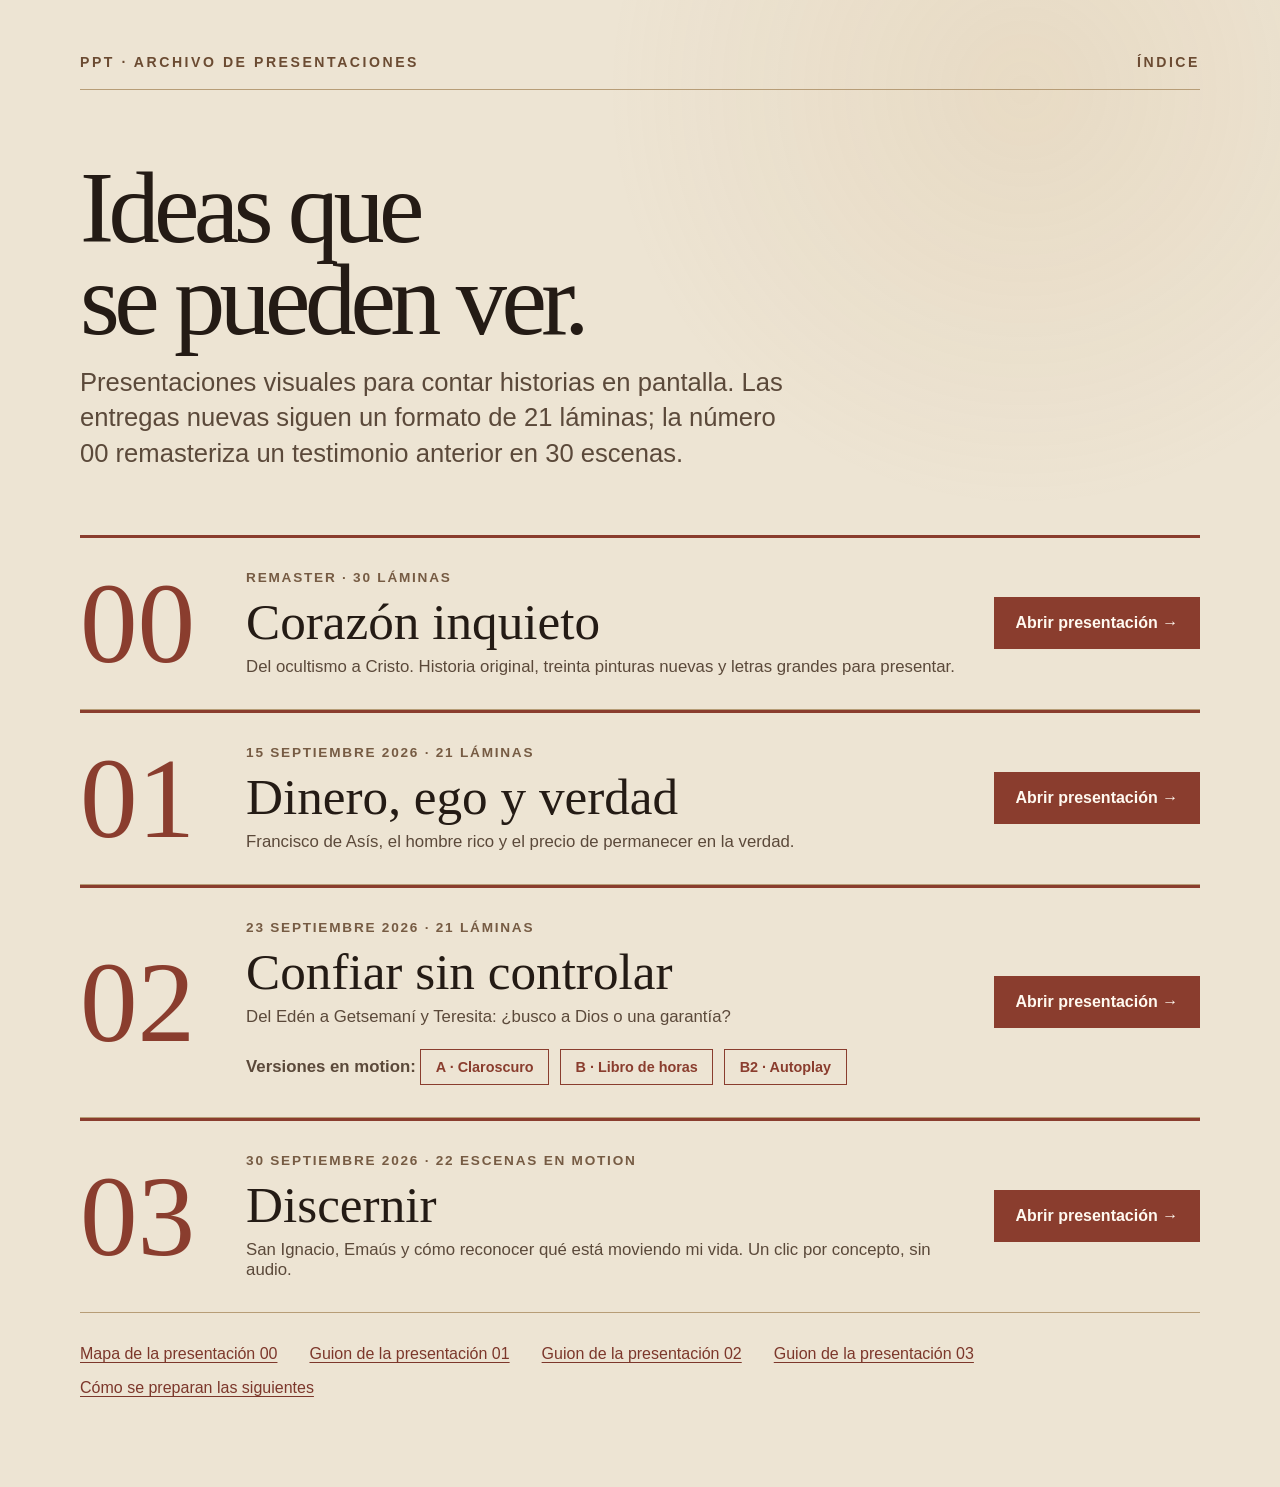
==== index.html @ 9905f80e "Add presentation 03 Discernir (motion sequences, 22 scenes) Autoplay sequence deck on the B2 engine " ====
<!doctype html>
<html lang="es">
  <head>
    <meta charset="utf-8" />
    <meta name="viewport" content="width=device-width, initial-scale=1" />
    <meta name="theme-color" content="#18130f" />
    <title>PPT · Presentaciones</title>
    <style>
      :root { color-scheme: light; font-family: "Avenir Next", "Helvetica Neue", sans-serif; }
      * { box-sizing: border-box; }
      body { margin: 0; min-height: 100vh; background: #ede4d3; color: #241b15; }
      body::before { content: ""; position: fixed; inset: 0; pointer-events: none; opacity: .12; background: radial-gradient(circle at 80% 10%, #c49a5d, transparent 32%); }
      main { position: relative; width: min(1120px, 88vw); margin: 0 auto; padding: 6vh 0 10vh; }
      .eyebrow { display: flex; justify-content: space-between; gap: 1rem; padding-bottom: 1.2rem; border-bottom: 1px solid #b79d77; color: #6b4b32; font-size: .88rem; font-weight: 800; letter-spacing: .18em; text-transform: uppercase; }
      h1, h2 { font-family: "Iowan Old Style", Baskerville, Palatino, Georgia, serif; font-weight: 400; }
      h1 { max-width: 900px; margin: 8vh 0 2vh; font-size: clamp(3.6rem, 8vw, 8rem); letter-spacing: -.055em; line-height: .9; }
      .intro { max-width: 720px; margin: 0 0 7vh; color: #5b493a; font-size: clamp(1.2rem, 2vw, 1.65rem); line-height: 1.4; }
      .deck { display: grid; grid-template-columns: minmax(100px, .18fr) 1fr auto; align-items: center; gap: clamp(1rem, 3vw, 3rem); padding: 2rem 0; border-top: 3px solid #8a3d2e; border-bottom: 1px solid #b79d77; }
      .number { color: #8a3d2e; font-family: "Iowan Old Style", Baskerville, Georgia, serif; font-size: clamp(4.5rem, 9vw, 8rem); line-height: .8; }
      .deck small { display: block; margin-bottom: .7rem; color: #765b43; font-size: .85rem; font-weight: 800; letter-spacing: .13em; text-transform: uppercase; }
      h2 { margin: 0 0 .6rem; font-size: clamp(2rem, 4vw, 4rem); line-height: 1; }
      .deck p { margin: 0; color: #5b493a; font-size: 1.05rem; }
      .open { display: inline-block; padding: 1rem 1.3rem; border: 1px solid #8a3d2e; color: #fff9f0; background: #8a3d2e; font-size: 1rem; font-weight: 700; text-align: center; text-decoration: none; }
      .deck p.motion { margin-top: 1rem; font-weight: 700; }
      .motion .open { margin: .4rem .4rem 0 0; padding: .55rem .9rem; font-size: .9rem; background: transparent; color: #8a3d2e; }
      .motion .open:hover, .motion .open:focus-visible { color: #fff9f0; }
      .open:hover, .open:focus-visible { background: #5c281f; }
      footer { display: flex; flex-wrap: wrap; gap: 1rem 2rem; margin-top: 2rem; color: #5b493a; }
      footer a { color: #7c372b; text-underline-offset: .18em; }
      @media (max-width: 720px) { .deck { grid-template-columns: auto 1fr; } .open { grid-column: 1 / -1; } }
    </style>
    <script>
      if (/^#slide=\d+$/.test(location.hash)) {
        const deck = location.protocol === 'file:' ? './01/index.html' : './01/';
        location.replace(deck + location.hash);
      }
    </script>
  </head>
  <body>
    <main>
      <div class="eyebrow"><span>PPT · archivo de presentaciones</span><span>Índice</span></div>
      <h1>Ideas que<br />se pueden ver.</h1>
      <p class="intro">Presentaciones visuales para contar historias en pantalla. Las entregas nuevas siguen un formato de 21 láminas; la número 00 remasteriza un testimonio anterior en 30 escenas.</p>
      <article class="deck">
        <div class="number" aria-hidden="true">00</div>
        <div>
          <small>Remaster · 30 láminas</small>
          <h2>Corazón inquieto</h2>
          <p>Del ocultismo a Cristo. Historia original, treinta pinturas nuevas y letras grandes para presentar.</p>
        </div>
        <a class="open" href="00/">Abrir presentación →</a>
      </article>
      <article class="deck">
        <div class="number" aria-hidden="true">01</div>
        <div>
          <small>15 septiembre 2026 · 21 láminas</small>
          <h2>Dinero, ego y verdad</h2>
          <p>Francisco de Asís, el hombre rico y el precio de permanecer en la verdad.</p>
        </div>
        <a class="open" href="01/">Abrir presentación →</a>
      </article>
      <article class="deck">
        <div class="number" aria-hidden="true">02</div>
        <div>
          <small>23 septiembre 2026 · 21 láminas</small>
          <h2>Confiar sin controlar</h2>
          <p>Del Edén a Getsemaní y Teresita: ¿busco a Dios o una garantía?</p>
          <p class="motion">Versiones en motion: <a class="open" href="02/motion-a/">A · Claroscuro</a> <a class="open" href="02/motion-b/">B · Libro de horas</a> <a class="open" href="02/motion-b2/">B2 · Autoplay</a></p>
        </div>
        <a class="open" href="02/">Abrir presentación →</a>
      </article>
      <article class="deck">
        <div class="number" aria-hidden="true">03</div>
        <div>
          <small>30 septiembre 2026 · 22 escenas en motion</small>
          <h2>Discernir</h2>
          <p>San Ignacio, Emaús y cómo reconocer qué está moviendo mi vida. Un clic por concepto, sin audio.</p>
        </div>
        <a class="open" href="03/">Abrir presentación →</a>
      </article>
      <footer>
        <a href="https://github.com/Praulio/ppt/blob/main/00/GUION.md">Mapa de la presentación 00</a>
        <a href="https://github.com/Praulio/ppt/blob/main/01/GUION.md">Guion de la presentación 01</a>
        <a href="https://github.com/Praulio/ppt/blob/main/02/GUION.md">Guion de la presentación 02</a>
        <a href="https://github.com/Praulio/ppt/blob/main/03/GUION.md">Guion de la presentación 03</a>
        <a href="https://github.com/Praulio/ppt/blob/main/ESTANDAR.md">Cómo se preparan las siguientes</a>
      </footer>
    </main>
    <script>
      if (location.protocol === 'file:') document.querySelectorAll('.open').forEach(link => { link.href = link.getAttribute('href') + 'index.html'; });
    </script>
  </body>
</html>
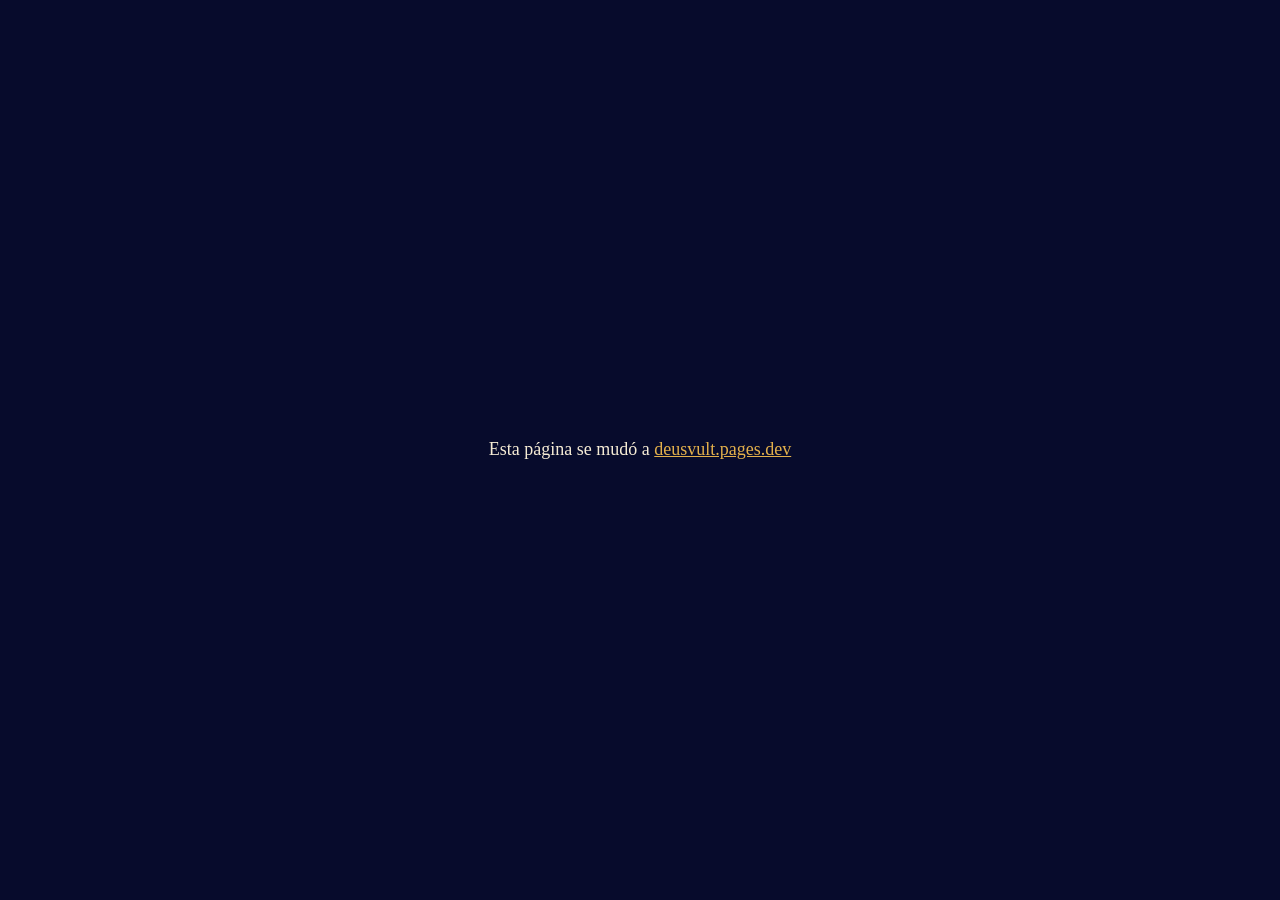
==== commit 02c027b6: "Redirect GitHub Pages to deusvult.pages.dev Co-Authored-By: Claude Sonnet 5.5 <noreply@anthropic.com" ====
--- a/index.html
+++ b/index.html
@@ -1,93 +1 @@
-<!doctype html>
-<html lang="es">
-  <head>
-    <meta charset="utf-8" />
-    <meta name="viewport" content="width=device-width, initial-scale=1" />
-    <meta name="theme-color" content="#18130f" />
-    <title>PPT · Presentaciones</title>
-    <style>
-      :root { color-scheme: light; font-family: "Avenir Next", "Helvetica Neue", sans-serif; }
-      * { box-sizing: border-box; }
-      body { margin: 0; min-height: 100vh; background: #ede4d3; color: #241b15; }
-      body::before { content: ""; position: fixed; inset: 0; pointer-events: none; opacity: .12; background: radial-gradient(circle at 80% 10%, #c49a5d, transparent 32%); }
-      main { position: relative; width: min(1120px, 88vw); margin: 0 auto; padding: 6vh 0 10vh; }
-      .eyebrow { display: flex; justify-content: space-between; gap: 1rem; padding-bottom: 1.2rem; border-bottom: 1px solid #b79d77; color: #6b4b32; font-size: .88rem; font-weight: 800; letter-spacing: .18em; text-transform: uppercase; }
-      h1, h2 { font-family: "Iowan Old Style", Baskerville, Palatino, Georgia, serif; font-weight: 400; }
-      h1 { max-width: 900px; margin: 8vh 0 2vh; font-size: clamp(3.6rem, 8vw, 8rem); letter-spacing: -.055em; line-height: .9; }
-      .intro { max-width: 720px; margin: 0 0 7vh; color: #5b493a; font-size: clamp(1.2rem, 2vw, 1.65rem); line-height: 1.4; }
-      .deck { display: grid; grid-template-columns: minmax(100px, .18fr) 1fr auto; align-items: center; gap: clamp(1rem, 3vw, 3rem); padding: 2rem 0; border-top: 3px solid #8a3d2e; border-bottom: 1px solid #b79d77; }
-      .number { color: #8a3d2e; font-family: "Iowan Old Style", Baskerville, Georgia, serif; font-size: clamp(4.5rem, 9vw, 8rem); line-height: .8; }
-      .deck small { display: block; margin-bottom: .7rem; color: #765b43; font-size: .85rem; font-weight: 800; letter-spacing: .13em; text-transform: uppercase; }
-      h2 { margin: 0 0 .6rem; font-size: clamp(2rem, 4vw, 4rem); line-height: 1; }
-      .deck p { margin: 0; color: #5b493a; font-size: 1.05rem; }
-      .open { display: inline-block; padding: 1rem 1.3rem; border: 1px solid #8a3d2e; color: #fff9f0; background: #8a3d2e; font-size: 1rem; font-weight: 700; text-align: center; text-decoration: none; }
-      .deck p.motion { margin-top: 1rem; font-weight: 700; }
-      .motion .open { margin: .4rem .4rem 0 0; padding: .55rem .9rem; font-size: .9rem; background: transparent; color: #8a3d2e; }
-      .motion .open:hover, .motion .open:focus-visible { color: #fff9f0; }
-      .open:hover, .open:focus-visible { background: #5c281f; }
-      footer { display: flex; flex-wrap: wrap; gap: 1rem 2rem; margin-top: 2rem; color: #5b493a; }
-      footer a { color: #7c372b; text-underline-offset: .18em; }
-      @media (max-width: 720px) { .deck { grid-template-columns: auto 1fr; } .open { grid-column: 1 / -1; } }
-    </style>
-    <script>
-      if (/^#slide=\d+$/.test(location.hash)) {
-        const deck = location.protocol === 'file:' ? './01/index.html' : './01/';
-        location.replace(deck + location.hash);
-      }
-    </script>
-  </head>
-  <body>
-    <main>
-      <div class="eyebrow"><span>PPT · archivo de presentaciones</span><span>Índice</span></div>
-      <h1>Ideas que<br />se pueden ver.</h1>
-      <p class="intro">Presentaciones visuales para contar historias en pantalla. Las entregas nuevas siguen un formato de 21 láminas; la número 00 remasteriza un testimonio anterior en 30 escenas.</p>
-      <article class="deck">
-        <div class="number" aria-hidden="true">00</div>
-        <div>
-          <small>Remaster · 30 láminas</small>
-          <h2>Corazón inquieto</h2>
-          <p>Del ocultismo a Cristo. Historia original, treinta pinturas nuevas y letras grandes para presentar.</p>
-        </div>
-        <a class="open" href="00/">Abrir presentación →</a>
-      </article>
-      <article class="deck">
-        <div class="number" aria-hidden="true">01</div>
-        <div>
-          <small>15 septiembre 2026 · 21 láminas</small>
-          <h2>Dinero, ego y verdad</h2>
-          <p>Francisco de Asís, el hombre rico y el precio de permanecer en la verdad.</p>
-        </div>
-        <a class="open" href="01/">Abrir presentación →</a>
-      </article>
-      <article class="deck">
-        <div class="number" aria-hidden="true">02</div>
-        <div>
-          <small>23 septiembre 2026 · 21 láminas</small>
-          <h2>Confiar sin controlar</h2>
-          <p>Del Edén a Getsemaní y Teresita: ¿busco a Dios o una garantía?</p>
-          <p class="motion">Versiones en motion: <a class="open" href="02/motion-a/">A · Claroscuro</a> <a class="open" href="02/motion-b/">B · Libro de horas</a> <a class="open" href="02/motion-b2/">B2 · Autoplay</a></p>
-        </div>
-        <a class="open" href="02/">Abrir presentación →</a>
-      </article>
-      <article class="deck">
-        <div class="number" aria-hidden="true">03</div>
-        <div>
-          <small>30 septiembre 2026 · 22 escenas en motion</small>
-          <h2>Discernir</h2>
-          <p>San Ignacio, Emaús y cómo reconocer qué está moviendo mi vida. Un clic por concepto, sin audio.</p>
-        </div>
-        <a class="open" href="03/">Abrir presentación →</a>
-      </article>
-      <footer>
-        <a href="https://github.com/Praulio/ppt/blob/main/00/GUION.md">Mapa de la presentación 00</a>
-        <a href="https://github.com/Praulio/ppt/blob/main/01/GUION.md">Guion de la presentación 01</a>
-        <a href="https://github.com/Praulio/ppt/blob/main/02/GUION.md">Guion de la presentación 02</a>
-        <a href="https://github.com/Praulio/ppt/blob/main/03/GUION.md">Guion de la presentación 03</a>
-        <a href="https://github.com/Praulio/ppt/blob/main/ESTANDAR.md">Cómo se preparan las siguientes</a>
-      </footer>
-    </main>
-    <script>
-      if (location.protocol === 'file:') document.querySelectorAll('.open').forEach(link => { link.href = link.getAttribute('href') + 'index.html'; });
-    </script>
-  </body>
-</html>
+<!doctype html><html lang="es"><head><meta charset="utf-8"><meta name="viewport" content="width=device-width, initial-scale=1"><meta name="robots" content="noindex"><title>PPT</title><meta http-equiv="refresh" content="2;url=https://deusvult.pages.dev/"><style>html{background:#070b2c;color:#f6ecd5;font:18px/1.4 Georgia,serif}body{min-height:100vh;display:grid;place-items:center;margin:0;text-align:center}a{color:#e3b04b}</style></head><body><p>Esta página se mudó a <a href="https://deusvult.pages.dev/">deusvult.pages.dev</a></p><script src="/ppt/redirect.js"></script></body></html>
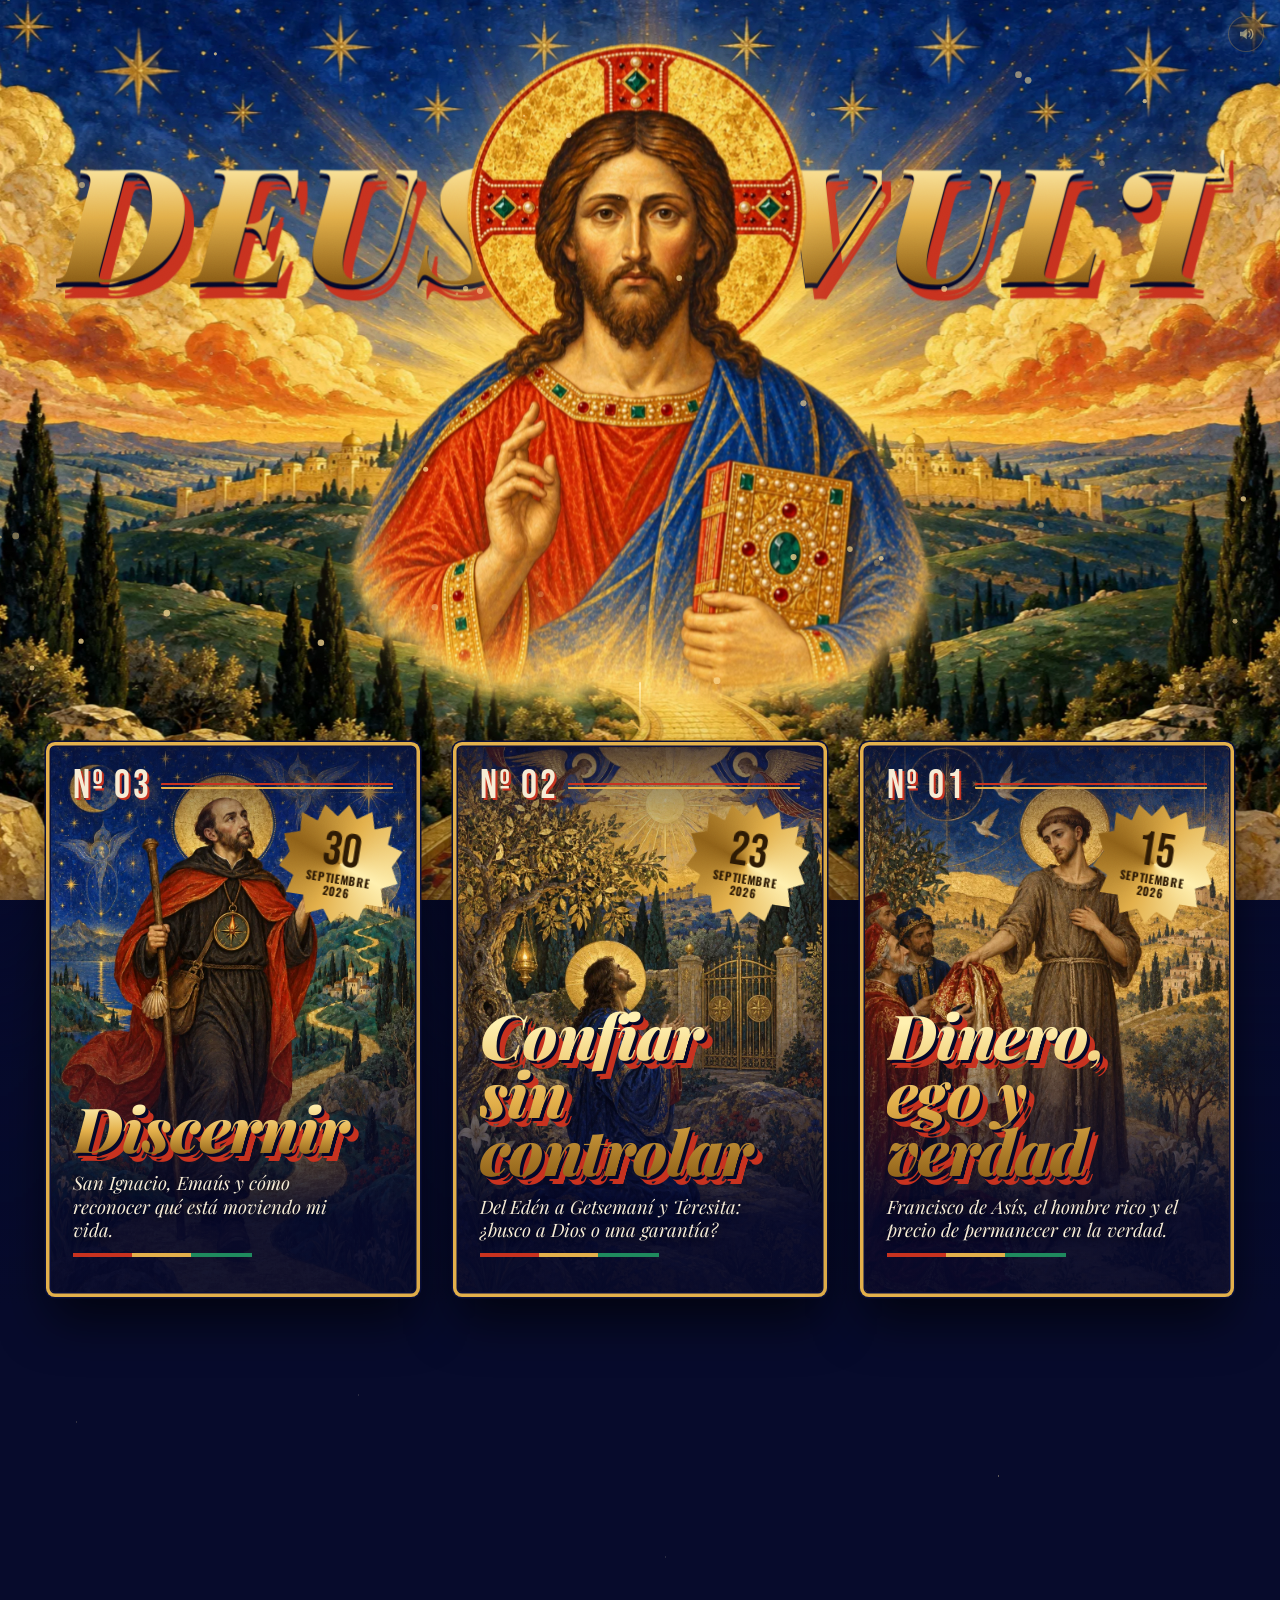
==== commit 8e3e184f: "Deus Vult landing on Cloudflare Pages: shared looping music, favicon, deploy script Co-Authored-By: " ====
--- a/index.html
+++ b/index.html
@@ -1 +1,360 @@
-<!doctype html><html lang="es"><head><meta charset="utf-8"><meta name="viewport" content="width=device-width, initial-scale=1"><meta name="robots" content="noindex"><title>PPT</title><meta http-equiv="refresh" content="2;url=https://deusvult.pages.dev/"><style>html{background:#070b2c;color:#f6ecd5;font:18px/1.4 Georgia,serif}body{min-height:100vh;display:grid;place-items:center;margin:0;text-align:center}a{color:#e3b04b}</style></head><body><p>Esta página se mudó a <a href="https://deusvult.pages.dev/">deusvult.pages.dev</a></p><script src="/ppt/redirect.js"></script></body></html>+<!doctype html>
+<html lang="es">
+<head>
+<meta charset="utf-8">
+<meta name="viewport" content="width=device-width, initial-scale=1, viewport-fit=cover">
+<meta name="theme-color" content="#070b2c">
+<title>Deus Vult</title>
+<meta name="description" content="Deus Vult · presentaciones para contar historias en pantalla.">
+<meta property="og:title" content="Deus Vult"><meta property="og:image" content="favicon-512.png">
+<link rel="icon" href="favicon.ico" sizes="any"><link rel="icon" type="image/png" sizes="192x192" href="favicon-192.png"><link rel="apple-touch-icon" href="apple-touch-icon.png">
+<link rel="preload" href="assets/dvl-bg.webp" as="image">
+<link rel="preload" href="assets/dvl-christ.webp" as="image">
+<link rel="preconnect" href="https://fonts.googleapis.com">
+<link rel="preconnect" href="https://fonts.gstatic.com" crossorigin>
+<link href="https://fonts.googleapis.com/css2?family=Playfair+Display:ital,wght@0,700;1,900&family=Oswald:wght@500;700&family=Bebas+Neue&display=swap" rel="stylesheet">
+<style>
+:root {
+  --night: #070b2c; --lapis: #0f1a5c; --verm: #c8321f; --gold: #e3b04b; --gold2: #fff0b0; --gold3: #8f6118; --ivory: #f6ecd5; --emerald: #1f8a5e;
+  --f-disp: "Playfair Display", "Didot", "Bodoni 72", Georgia, serif;
+  --f-cond: "Bebas Neue", "Oswald", Impact, "Arial Narrow", sans-serif;
+  --f-sans: "Oswald", "Arial Narrow", sans-serif;
+  --u: min(1svh, 1.25vw);           /* unidad del escenario: se adapta a pantallas anchas y a teléfonos */
+}
+* { box-sizing: border-box; margin: 0; }
+html { background: var(--night); }
+body { min-height: 100vh; color: var(--ivory); font-family: var(--f-disp); overflow-x: hidden; background: var(--night); }
+.grain { position: fixed; inset: 0; pointer-events: none; z-index: 60; opacity: .07; mix-blend-mode: overlay;
+  background-image: url("data:image/svg+xml;utf8,<svg xmlns='http://www.w3.org/2000/svg' width='200' height='200'><filter id='n'><feTurbulence type='fractalNoise' baseFrequency='.9' numOctaves='2' stitchTiles='stitch'/><feColorMatrix values='0 0 0 0 .6  0 0 0 0 .5  0 0 0 0 .35  0 0 0 1.2 -.25'/></filter><rect width='200' height='200' filter='url(%23n)'/></svg>"); }
+
+/* ================= ESCENARIO (scroll) ================= */
+.hero { position: relative; height: 165vh; }
+.pin { position: sticky; top: 0; height: 100vh; height: 100svh; overflow: hidden; background: var(--night); }
+.layer { position: absolute; inset: 0; will-change: transform, opacity; pointer-events: none; }
+.layer > *, .box > * { position: absolute; }
+
+/* fondo: Jerusalén y el camino de oro */
+.bg { transform-origin: 50% 57%; }
+.bgbox { inset: 0; animation: bgIn 2.6s cubic-bezier(.2, .7, .2, 1) both; }
+.bgbox > * { position: absolute; }
+.bg .in { inset: 0; width: 100%; height: 100%; object-fit: cover; object-position: 50% 62%; }
+@keyframes bgIn { from { filter: brightness(.15) saturate(.6); transform: scale(1.12) } to { filter: none; transform: none } }
+.rays { transform-origin: 50% 40%; mix-blend-mode: screen; }
+.rays i { left: 50%; top: 38%; width: 190vmax; height: 190vmax; translate: -50% -50%; border-radius: 50%; opacity: 0;
+  background: conic-gradient(from 0deg, transparent 0 3%, #ffe9a655 4.5%, transparent 6.5% 11%, #ffe9a644 12.5%, transparent 14.5% 20%, #ffe9a655 21.5%, transparent 23.5% 29%, #ffe9a644 30.5%, transparent 32.5% 38%, #ffe9a655 39.5%, transparent 41.5% 47%, #ffe9a644 48.5%, transparent 50.5% 56%, #ffe9a655 57.5%, transparent 59.5% 65%, #ffe9a644 66.5%, transparent 68.5% 74%, #ffe9a655 75.5%, transparent 77.5% 83%, #ffe9a644 84.5%, transparent 86.5% 92%, #ffe9a655 93.5%, transparent 95.5%);
+  -webkit-mask: radial-gradient(circle, #000 0, #000 4%, transparent 22%); mask: radial-gradient(circle, #000 0, #000 4%, transparent 22%);
+  animation: raysIn 3.2s ease-out .5s forwards, spin 140s linear infinite; }
+@keyframes raysIn { to { opacity: .9 } }
+@keyframes spin { to { rotate: 360deg } }
+
+/* título gigante: DEUS [aureola] VULT, por detrás de Cristo */
+.titlew { transform-origin: 50% 40%; display: grid; place-items: center; }
+.title { position: absolute; left: 50%; top: calc(var(--u) * 25); translate: -50% -50%; display: flex; align-items: center; gap: calc(var(--u) * 27); white-space: nowrap;
+  font-family: var(--f-disp); font-style: italic; font-weight: 900; text-transform: uppercase; line-height: .86; letter-spacing: .005em; font-size: calc(var(--u) * 17.5); }
+.title .word { display: flex; filter: drop-shadow(0 .035em 0 #05082a) drop-shadow(.06em .07em 0 var(--verm)) drop-shadow(0 0 .35em #e3b04b55); }
+.title .ch { display: inline-block; background: linear-gradient(180deg, var(--gold2) 6%, var(--gold) 50%, var(--gold3) 96%); -webkit-background-clip: text; background-clip: text; color: transparent;
+  padding: 0 .02em; animation: rise 1.4s cubic-bezier(.2, .9, .2, 1) calc(1s + var(--k) * .09s) both; }
+@keyframes rise { from { transform: translateY(.9em) rotate(5deg) scale(.9); opacity: 0; filter: blur(14px) } to { transform: none; opacity: 1; filter: none } }
+.title .word::after { content: ""; position: absolute; inset: 0; pointer-events: none; }
+.sheen { position: absolute; inset: -10% -30%; pointer-events: none; mix-blend-mode: overlay; background: linear-gradient(105deg, transparent 40%, #fff9 50%, transparent 60%); translate: -100% 0; animation: sheen 9s ease-in-out 3.6s infinite; }
+@keyframes sheen { 0% { translate: -100% 0 } 20%, 100% { translate: 100% 0 } }
+
+/* Cristo: recorte pintado, sostiene el Evangelio */
+.christ { transform-origin: 50% 70%; }
+.christ .box { left: 50%; top: calc(var(--u) * 5); width: calc(var(--u) * 76); aspect-ratio: 1; translate: -50% 0; animation: christIn 2.4s cubic-bezier(.2, .8, .2, 1) .35s both; }
+@keyframes christIn { from { opacity: 0; transform: translateY(6%) scale(.9); filter: brightness(2.4) blur(6px) } to { opacity: 1; transform: none; filter: none } }
+.christ .img { inset: 0; width: 100%; height: 100%; display: block; filter: drop-shadow(0 0 calc(var(--u) * 4) #ffd56b66); }
+.halo { left: 50.2%; top: 27.5%; width: 55%; aspect-ratio: 1; translate: -50% -50%; border-radius: 50%; pointer-events: none; mix-blend-mode: screen;
+  background: radial-gradient(circle, #fff1b866 0, #ffd56b2e 36%, transparent 64%); animation: pulse 5.5s ease-in-out infinite alternate; }
+@keyframes pulse { from { opacity: .5; scale: .94 } to { opacity: 1; scale: 1.06 } }
+
+/* huevo de pascua: una estrella pintada del cielo (recortada), idéntica a las demás en reposo */
+.estrella { position: absolute; display: block; pointer-events: none; cursor: default; -webkit-tap-highlight-color: transparent; }
+.estrella.egg { pointer-events: auto; }
+.estrella img { width: 100%; height: 100%; display: block; will-change: transform, filter; }
+.destello { position: fixed; inset: 0; z-index: 101; opacity: 0; pointer-events: none; transition: opacity .55s ease-in; background: radial-gradient(circle at var(--sx, 10%) var(--sy, 10%), #ffffff 0, #fff3b8 14%, #ffd56b 42%, #e3b04b 100%); }
+.destello.on { opacity: 1; }
+
+/* señal de scroll: sin texto */
+.cue { position: absolute; left: 50%; bottom: calc(18svh + 6px); translate: -50% 0; z-index: 9; width: 26px; height: 50px; display: grid; justify-items: center; opacity: 0; animation: cueIn 1s ease 4.2s forwards; }
+.cue::before { content: ""; width: 2px; height: 38px; background: linear-gradient(var(--gold2), transparent); border-radius: 2px; animation: drip 1.9s ease-in-out infinite; transform-origin: top; }
+.cue::after { content: ""; position: absolute; bottom: 4px; width: 12px; height: 12px; border-right: 2px solid var(--gold); border-bottom: 2px solid var(--gold); rotate: 45deg; animation: chev 1.9s ease-in-out infinite; }
+@keyframes cueIn { to { opacity: 1 } }
+@keyframes drip { 0% { transform: scaleY(0); opacity: 1 } 60% { transform: scaleY(1); opacity: 1 } 100% { transform: scaleY(1); opacity: 0 } }
+@keyframes chev { 0%, 100% { translate: 0 -2px; opacity: .4 } 60% { translate: 0 5px; opacity: 1 } }
+
+/* ================= ESTANTE ================= */
+.veil { position: fixed; inset: 0; z-index: 2; background: var(--night); opacity: 0; pointer-events: none; }
+.rack-wrap { position: relative; z-index: 3; min-height: 100vh; margin-top: -82vh; background: linear-gradient(#070b2c00 0, #070b2c00 10vh, #070b2ccc 36vh, var(--night) 62vh); }
+.rack-wrap::before { content: ""; position: absolute; inset: 0; pointer-events: none; opacity: .9;
+  background-image: radial-gradient(1.4px 1.4px at 12% 38%, #ffe9a8, transparent 60%), radial-gradient(1px 1px at 28% 72%, #fff3c8, transparent 60%), radial-gradient(1.6px 1.6px at 44% 29%, #ffe9a8, transparent 60%), radial-gradient(1px 1px at 63% 58%, #fff3c8, transparent 60%), radial-gradient(1.4px 1.4px at 78% 81%, #ffe9a8, transparent 60%), radial-gradient(1px 1px at 91% 44%, #fff3c8, transparent 60%), radial-gradient(1.2px 1.2px at 6% 75%, #ffe9a8, transparent 60%), radial-gradient(1px 1px at 52% 90%, #fff3c8, transparent 60%); animation: twinkle 5s ease-in-out infinite alternate; }
+@keyframes twinkle { from { opacity: .3 } to { opacity: 1 } }
+.rack { position: relative; width: min(1180px, 92vw); margin: 0 auto; padding: 0 0 16vh; display: grid; grid-template-columns: repeat(auto-fit, minmax(min(300px, 100%), 1fr)); gap: clamp(22px, 3.4vw, 46px); perspective: 1600px; }
+.mag { position: relative; display: block; aspect-ratio: 2 / 3; text-decoration: none; color: inherit; border-radius: 4px; outline: none;
+  box-shadow: 0 0 0 1.5px #0a0f3a, 0 0 0 5px var(--gold), 0 0 0 6.5px #0a0f3a, 0 26px 50px #000a;
+  opacity: 0; transform: translateY(160px) rotateX(24deg) rotate(var(--r, 0deg)) scale(.92); transition: opacity .9s ease, transform 1.1s cubic-bezier(.2, .9, .2, 1), box-shadow .3s; transition-delay: calc(var(--i) * .16s); }
+.mag:nth-child(1) { --r: -4deg } .mag:nth-child(2) { --r: 3deg } .mag:nth-child(3) { --r: -3deg }
+.mag.in { opacity: 1; transform: none; animation: bob 4.2s ease-in-out calc(1.2s + var(--i) * .5s) infinite; }
+@keyframes bob { 0%, 100% { translate: 0 0 } 50% { translate: 0 -9px } }
+.mag.in:hover, .mag.in:focus-visible { animation-play-state: paused; }
+.mag.in:hover, .mag.in:focus-visible { transition-delay: 0s; box-shadow: 0 0 0 1.5px #0a0f3a, 0 0 0 5px var(--gold2), 0 0 0 6.5px #0a0f3a, 0 34px 70px #000b, 0 0 60px #e3b04b55; }
+.mag .face { position: absolute; inset: 0; border-radius: 3px; overflow: hidden; transform-style: preserve-3d; transition: transform .2s ease-out; background: var(--lapis); }
+.mag .mart { position: absolute; inset: 0; width: 100%; height: 100%; object-fit: cover; transition: transform 1.2s cubic-bezier(.2, .8, .2, 1); }
+.mag:hover .mart { transform: scale(1.07); }
+.scrim { position: absolute; inset: 0; background: linear-gradient(180deg, #05082a99 0, transparent 20%, transparent 46%, #05082aee 86%); }
+.mtop { position: absolute; left: 6%; right: 6%; top: 3.4%; display: flex; align-items: center; gap: 10px; }
+.mtop .no { font-family: var(--f-cond); font-size: clamp(26px, 3.4vw, 40px); letter-spacing: .06em; color: var(--ivory); text-shadow: 2px 2px 0 var(--verm); line-height: 1; }
+.mtop .line { flex: 1; height: 6px; background: linear-gradient(var(--verm) 0 2px, transparent 2px 4px, var(--gold) 4px); border-radius: 1px; }
+.burst { position: absolute; right: 4%; top: 10.5%; width: 33%; aspect-ratio: 1; display: grid; place-content: center; text-align: center; rotate: 9deg; color: #2d1a04; z-index: 3;
+  background: conic-gradient(from 20deg, var(--gold), var(--gold2), var(--gold), var(--gold3), var(--gold));
+  clip-path: polygon(50% 0, 58% 11%, 70% 3%, 74% 17%, 88% 12%, 87% 28%, 100% 32%, 93% 46%, 100% 59%, 87% 65%, 91% 80%, 76% 80%, 72% 95%, 58% 89%, 50% 100%, 42% 89%, 28% 95%, 24% 80%, 9% 80%, 13% 65%, 0 59%, 7% 46%, 0 32%, 13% 28%, 12% 12%, 26% 17%, 30% 3%, 42% 11%);
+  transition: rotate .5s cubic-bezier(.3, 1.7, .45, 1), scale .5s cubic-bezier(.3, 1.7, .45, 1); }
+.mag:hover .burst { rotate: -4deg; scale: 1.1; }
+.burst b { font-family: var(--f-cond); font-weight: 400; font-size: clamp(28px, 4vw, 48px); line-height: .9; }
+.burst small { font-family: var(--f-sans); font-weight: 700; font-size: clamp(8px, .95vw, 11.5px); letter-spacing: .06em; line-height: 1.1; }
+.mtitle { position: absolute; left: 6%; right: 6%; bottom: 6.5%; }
+.mtitle h2 { font-family: var(--f-disp); font-style: italic; font-weight: 900; font-size: clamp(34px, 5.2vw, 62px); line-height: .94; letter-spacing: -.01em;
+  background: linear-gradient(180deg, var(--gold2) 10%, var(--gold) 55%, var(--gold3)); -webkit-background-clip: text; background-clip: text; color: transparent;
+  filter: drop-shadow(3px 3px 0 #05082a) drop-shadow(5px 5px 0 var(--verm)); }
+.mtitle p { margin-top: 14px; font-family: var(--f-disp); font-style: italic; font-size: clamp(14px, 1.6vw, 18.5px); line-height: 1.25; color: var(--ivory); text-shadow: 0 1px 8px #000c; max-width: 92%; }
+.mtitle .rule { height: 4px; width: 56%; margin-top: 12px; background: linear-gradient(90deg, var(--verm) 0 33%, var(--gold) 33% 66%, var(--emerald) 66%); }
+.glare { position: absolute; inset: 0; pointer-events: none; background: radial-gradient(500px circle at var(--gx, 50%) var(--gy, 20%), #ffffff2e, transparent 45%); opacity: 0; transition: opacity .3s; mix-blend-mode: soft-light; }
+.mag:hover .glare { opacity: 1; }
+
+.zoom { position: fixed; z-index: 100; border-radius: 4px; background: var(--lapis) center / cover no-repeat; box-shadow: 0 0 0 6px var(--gold); transition: all .8s cubic-bezier(.7, 0, .2, 1); pointer-events: none; }
+.flash { position: fixed; inset: 0; z-index: 101; background: radial-gradient(circle at 50% 50%, #fff7d0, #e3b04b 60%, #8f6118); opacity: 0; pointer-events: none; transition: opacity .35s ease-in; }
+.flash.on { opacity: 1; }
+@media (hover: none) { .glare { display: none } }
+
+/* teléfono (vertical): título en dos líneas arriba, Cristo debajo */
+@media (max-aspect-ratio: 1/1) {
+  .title { flex-direction: column; gap: 0; top: calc(var(--u) * 13); font-size: calc(var(--u) * 17); line-height: .82; }
+  .christ .box { top: calc(var(--u) * 26); width: calc(var(--u) * 80); }
+}
+@media (prefers-reduced-motion: reduce) { *, *::before, *::after { animation-duration: .01s !important; animation-delay: 0s !important; transition-duration: .01s !important; } .mag { opacity: 1; transform: none; } }
+</style>
+<script>
+  if (/^#slide=\d+$/.test(location.hash)) {
+    const deck = location.protocol === 'file:' ? './01/index.html' : './01/';
+    location.replace(deck + location.hash);
+  }
+</script>
+</head>
+<body>
+<div class="grain"></div>
+<div class="veil" id="veil"></div>
+
+<header class="hero" id="hero">
+  <div class="pin" id="pin">
+    <div class="layer bg" id="L-bg"><div class="bgbox" id="bgbox"><img class="in" id="bgimg" src="assets/dvl-bg.webp" alt="" fetchpriority="high"></div></div>
+    <div class="layer rays" id="L-rays"><i></i></div>
+
+    <div class="layer titlew" id="L-title">
+      <h1 class="title" aria-label="Deus Vult">
+        <span class="word" aria-hidden="true"><span class="ch" style="--k:0">D</span><span class="ch" style="--k:1">E</span><span class="ch" style="--k:2">U</span><span class="ch" style="--k:3">S</span></span>
+        <span class="word" aria-hidden="true"><span class="ch" style="--k:5">V</span><span class="ch" style="--k:6">U</span><span class="ch" style="--k:7">L</span><span class="ch" style="--k:8">T</span></span>
+      </h1>
+    </div>
+
+    <div class="layer christ" id="L-christ">
+      <div class="box" id="box">
+        <div class="halo"></div>
+        <img class="img" src="assets/dvl-christ.webp" alt="Cristo Pantocrátor" fetchpriority="high">
+      </div>
+    </div>
+
+    <div class="layer mist" id="L-mist"><i></i><i></i></div>
+    <div class="layer"><canvas class="dust" id="dust"></canvas></div>
+    <div class="layer vig"></div>
+    <div class="cue" aria-hidden="true"></div>
+  </div>
+</header>
+
+<div class="rack-wrap">
+  <main class="rack" id="rack">
+    <a class="mag" href="03/" style="--i:0" data-art="assets/cover03.webp">
+      <div class="face">
+        <img class="mart" src="assets/cover03.webp" alt="" loading="lazy">
+        <div class="scrim"></div>
+        <div class="mtop"><span class="no">Nº 03</span><span class="line"></span></div>
+        <div class="burst"><b>30</b><small>SEPTIEMBRE<br>2026</small></div>
+        <div class="mtitle"><h2>Discernir</h2><p>San Ignacio, Emaús y cómo reconocer qué está moviendo mi vida.</p><div class="rule"></div></div>
+        <div class="glare"></div>
+      </div>
+    </a>
+    <a class="mag" href="02/motion-b2/" style="--i:1" data-art="assets/cover02.webp">
+      <div class="face">
+        <img class="mart" src="assets/cover02.webp" alt="" loading="lazy">
+        <div class="scrim"></div>
+        <div class="mtop"><span class="no">Nº 02</span><span class="line"></span></div>
+        <div class="burst"><b>23</b><small>SEPTIEMBRE<br>2026</small></div>
+        <div class="mtitle"><h2>Confiar sin controlar</h2><p>Del Edén a Getsemaní y Teresita: ¿busco a Dios o una garantía?</p><div class="rule"></div></div>
+        <div class="glare"></div>
+      </div>
+    </a>
+    <a class="mag" href="01/" style="--i:2" data-art="assets/cover01.webp">
+      <div class="face">
+        <img class="mart" src="assets/cover01.webp" alt="" loading="lazy">
+        <div class="scrim"></div>
+        <div class="mtop"><span class="no">Nº 01</span><span class="line"></span></div>
+        <div class="burst"><b>15</b><small>SEPTIEMBRE<br>2026</small></div>
+        <div class="mtitle"><h2>Dinero, ego y verdad</h2><p>Francisco de Asís, el hombre rico y el precio de permanecer en la verdad.</p><div class="rule"></div></div>
+        <div class="glare"></div>
+      </div>
+    </a>
+  </main>
+</div>
+<div class="flash" id="flash"></div>
+<div class="destello" id="destello"></div>
+
+<script>
+(() => {
+  const $ = (s, r = document) => r.querySelector(s);
+  const hoverOK = matchMedia('(hover: hover)').matches;
+  const reduce = matchMedia('(prefers-reduced-motion: reduce)').matches;
+  const hero = $('#hero'), veil = $('#veil');
+  const L = { bg: $('#L-bg'), rays: $('#L-rays'), title: $('#L-title'), christ: $('#L-christ'), mist: $('#L-mist'),  };
+  const clamp = (v, a = 0, b = 1) => Math.min(b, Math.max(a, v));
+  const sm = (a, b, v) => { const t = clamp((v - a) / (b - a)); return t * t * (3 - 2 * t); };
+
+  /* ---- escenario guiado por el scroll: s ∈ [0,1], suavizado ---- */
+  let target = 0, s = 0, mx = 0, my = 0, smx = 0, smy = 0;
+  const read = () => { const max = hero.offsetHeight - innerHeight; target = clamp(scrollY / Math.max(1, max)); };
+  addEventListener('scroll', read, { passive: true }); addEventListener('resize', read); read();
+  if (hoverOK) addEventListener('pointermove', (e) => { mx = e.clientX / innerWidth - .5; my = e.clientY / innerHeight - .5; });
+
+  function frame() {
+    s += (target - s) * (reduce ? 1 : .09);
+    smx += (mx - smx) * .06; smy += (my - smy) * .06;
+    L.bg.style.transform = `translate(${-smx * 10}px, ${-smy * 6}px) scale(${1 + s * .22})`;
+    L.rays.style.transform = `scale(${1 + s * .5})`;
+    L.title.style.transform = `translate(${smx * 26}px, ${-s * 11 - smy * 10}vh) scale(${1 + s * .16})`;
+    L.title.style.opacity = 1 - sm(.55, 1, s) * .55;
+    L.christ.style.transform = `translate(${smx * -14}px, ${-s * 5 + smy * -6}vh) scale(${1 + s * .1})`;
+    L.christ.style.filter = `brightness(${1 - sm(.3, 1, s) * .35})`;
+    veil.style.opacity = sm(.25, .9, s);
+    requestAnimationFrame(frame);
+  }
+  requestAnimationFrame(frame);
+
+  /* ---- polvo de oro ---- */
+  const cv = $('#dust'), ctx = cv.getContext('2d');
+  const fitC = () => { cv.width = innerWidth; cv.height = innerHeight; }; fitC(); addEventListener('resize', fitC);
+  let seed = 7; const rnd = () => ((seed = (seed * 16807) % 2147483647) / 2147483647);
+  const P = Array.from({ length: 90 }, () => ({ x: rnd(), y: rnd(), r: .6 + rnd() * 2.2, v: .0005 + rnd() * .0016, p: rnd() * 6.28 }));
+  if (!reduce) {
+    const draw = (now) => {
+      ctx.clearRect(0, 0, cv.width, cv.height);
+      for (const q of P) {
+        q.y -= q.v * (1 + s * 5); q.x += Math.sin(now / 3000 + q.p) * .0003; if (q.y < -.02) { q.y = 1.02; q.x = rnd(); }
+        ctx.beginPath(); ctx.arc(q.x * cv.width, q.y * cv.height, q.r * (cv.height / 700), 0, 6.283);
+        ctx.fillStyle = `rgba(255,222,150,${.25 + .5 * (.5 + .5 * Math.sin(now / 900 + q.p * 3))})`; ctx.fill();
+      }
+      requestAnimationFrame(draw);
+    };
+    requestAnimationFrame(draw);
+  }
+
+  /* ---- tarjetas ---- */
+  function tiltOn(el, face, glare, max) {
+    if (!hoverOK) return;
+    el.addEventListener('pointermove', (e) => {
+      const r = el.getBoundingClientRect(), x = (e.clientX - r.left) / r.width, y = (e.clientY - r.top) / r.height;
+      face.style.transform = `rotateY(${(x - .5) * max}deg) rotateX(${(.5 - y) * max}deg)`;
+      glare.style.setProperty('--gx', x * 100 + '%'); glare.style.setProperty('--gy', y * 100 + '%');
+    });
+    el.addEventListener('pointerleave', () => { face.style.transform = ''; });
+  }
+  document.querySelectorAll('.mag').forEach((m) => tiltOn(m, $('.face', m), $('.glare', m), 12));
+  const io = new IntersectionObserver((es) => es.forEach((e) => { if (e.isIntersecting) { e.target.classList.add('in'); io.unobserve(e.target); } }), { threshold: .2 });
+  document.querySelectorAll('.mag').forEach((m) => io.observe(m));
+  setTimeout(() => document.querySelectorAll('.mag').forEach((m) => m.classList.add('in')), reduce ? 0 : 2400);
+
+  const flash = $('#flash');
+  function openWith(el, href, art) {
+    const r = el.getBoundingClientRect();
+    const z = document.createElement('div'); z.className = 'zoom';
+    if (art) z.style.backgroundImage = `url(${art})`;
+    Object.assign(z.style, { left: r.left + 'px', top: r.top + 'px', width: r.width + 'px', height: r.height + 'px' });
+    document.body.appendChild(z); void z.offsetWidth;
+    Object.assign(z.style, { left: '0px', top: '0px', width: '100vw', height: '100vh', borderRadius: '0', boxShadow: '0 0 0 0 #e3b04b' });
+    window.PPTMusic && PPTMusic.leave(850);
+    setTimeout(() => flash.classList.add('on'), 520);
+    setTimeout(() => { location.href = href; }, 880);
+  }
+  addEventListener('pageshow', (e) => { if (e.persisted) { document.querySelectorAll('.zoom').forEach((z) => z.remove()); flash.classList.remove('on'); } });
+  document.querySelectorAll('.mag').forEach((m) => m.addEventListener('click', (e) => {
+    if (e.metaKey || e.ctrlKey || e.shiftKey || e.button) return;
+    e.preventDefault(); openWith(m, m.href, m.dataset.art);
+  }));
+
+  /* ---- huevo de pascua: una estrella pintada del cielo reemplazada por su recorte; señalarla → tiembla cada vez más, brilla y entra a la 00 ---- */
+  const STARS = [{"f": "assets/dvl-star0.webp", "cx": 0.13216, "cy": 0.08643, "w": 0.07161, "h": 0.11035}, {"f": "assets/dvl-star1.webp", "cx": 0.28125, "cy": 0.06055, "w": 0.05469, "h": 0.08789}, {"f": "assets/dvl-star2.webp", "cx": 0.35221, "cy": 0.12695, "w": 0.04557, "h": 0.07227}, {"f": "assets/dvl-star3.webp", "cx": 0.42969, "cy": 0.06055, "w": 0.04818, "h": 0.07422}, {"f": "assets/dvl-star4.webp", "cx": 0.72428, "cy": 0.06104, "w": 0.05794, "h": 0.08887}, {"f": "assets/dvl-star5.webp", "cx": 0.87174, "cy": 0.08594, "w": 0.06641, "h": 0.11328}];
+  const bgbox = $('#bgbox'), bgimg = $('#bgimg'), dest = $('#destello'), coarse = matchMedia('(pointer: coarse)').matches;
+  const els = STARS.map((m) => { const a = document.createElement('a'); a.className = 'estrella'; a.href = '00/'; a.tabIndex = -1; a.setAttribute('aria-label', ' ');
+    const im = document.createElement('img'); im.src = m.f; im.alt = ''; im.draggable = false; im.style.cssText = 'width:100%;height:100%;display:block;will-change:transform,filter'; a.appendChild(im); bgbox.appendChild(a); return a; });
+  let cur = null, h = 0, hov = false, auto = false, fired = false, lastT = performance.now();
+  const ALL = [[.947,.034],[.052,.036],[.577,.057],[.429,.058],[.281,.059],[.724,.059],[.872,.085],[.132,.085],[.352,.126],[.654,.126],[.209,.130],[.796,.130]];   // todas las estrellas pintadas (fracción del fondo)
+  function placeStars() {
+    const W = innerWidth, H = innerHeight, iw = bgimg.naturalWidth || 1800, ih = bgimg.naturalHeight || 1200;
+    const k = Math.max(W / iw, H / ih), dw = iw * k, dh = ih * k, ox = (W - dw) * .5, oy = (H - dh) * .62;
+    const tr = $('.title').getBoundingClientRect(), cb = $('#box').getBoundingClientRect(), pad = 12; let pick = null;
+    const hcx = cb.left + cb.width * .502, hcy = cb.top + cb.height * .275, hr = cb.width * .3;
+    const hitsHalo = (x, y, w, hh) => Math.hypot(x - hcx, y - hcy) < hr + Math.max(w, hh) / 2;
+    const hitsTitle = (x, y, w, hh) => x + w / 2 > tr.left - pad && x - w / 2 < tr.right + pad && y + hh / 2 > tr.top - pad && y - hh / 2 < tr.bottom + pad;
+    els.forEach((el, i) => {
+      const m = STARS[i], w = m.w * dw, hh = m.h * dh, x = ox + m.cx * dw, y = oy + m.cy * dh;
+      Object.assign(el.style, { left: x - w / 2 + 'px', top: y - hh / 2 + 'px', width: w + 'px', height: hh + 'px', padding: '0', margin: '0', boxSizing: 'border-box' });
+      el.classList.remove('egg');
+      const inView = x - w / 2 > pad && x + w / 2 < W - pad && y - hh / 2 > -hh * .3 && x < W * .6;
+      if (!pick && inView && !hitsTitle(x, y, w, hh) && !hitsHalo(x, y, w, hh)) pick = { el, w };
+    });
+    if (!pick) {      // ninguna pintada a la vista (pantallas muy anchas o teléfono): el mismo recorte en un hueco del cielo sin otra estrella cerca
+      const m = STARS[0], w = m.w * dw * (W < 600 ? .8 : 1), hh = m.h * dh * (W < 600 ? .8 : 1);
+      const far = (x, y) => ALL.every(([fx, fy]) => Math.hypot(x - (ox + fx * dw), y - (oy + fy * dh)) > Math.max(w, hh) * 1.15);
+      outer: for (const fy of [.1, .14, .18, .22, .26, .3, .34, .4, .46]) for (const fx of [.09, .13, .17, .88, .84, .8, .21, .25]) {
+        const x = W * fx, y = H * fy;
+        if (x - w / 2 > pad && x + w / 2 < W - pad && !hitsTitle(x, y, w, hh) && !hitsHalo(x, y, w, hh) && far(x, y)) {
+          const el = els[0]; Object.assign(el.style, { left: x - w / 2 + 'px', top: y - hh / 2 + 'px', width: w + 'px', height: hh + 'px' }); pick = { el, w }; break outer;
+        }
+      }
+    }
+    const nu = pick && pick.el;
+    if (nu !== cur) { h = 0; hov = false; auto = false; if (cur) { const o = cur.firstChild; o.style.transform = ''; o.style.filter = ''; } }
+    cur = nu;
+    if (cur) { cur.classList.add('egg'); if (coarse) { const e = Math.max(0, 24 - pick.w / 2); cur.style.padding = e + 'px'; cur.style.margin = -e + 'px 0 0 ' + -e + 'px'; cur.style.boxSizing = 'content-box'; } }
+  }
+  bgimg.addEventListener('load', placeStars); addEventListener('resize', placeStars); document.fonts && document.fonts.ready.then(placeStars); placeStars();
+  const UP = 1 / 2.2, DOWN = 1 / .7;
+  function starFrame(now) {
+    const dt = Math.min(.05, (now - lastT) / 1000); lastT = now;
+    if (!fired && cur) {
+      const img = cur.firstChild;
+      h = clamp(h + ((hov || auto) ? UP : -DOWN) * dt);
+      if (h > 0.001) {
+        const e = h * h, f = 7 + h * 46, amp = e * 8, ph = now / 1000 * f * 6.283;
+        img.style.transform = `translate(${Math.sin(ph) * amp}px, ${Math.cos(ph * 1.3) * amp * .7}px) rotate(${Math.sin(ph * .8) * e * 14}deg) scale(${1 + h * .7})`;
+        img.style.filter = `drop-shadow(0 0 ${h * 26}px rgba(255,236,150,${h})) brightness(${1 + h * 1.1})`;
+      } else { img.style.transform = ''; img.style.filter = ''; }
+      if (h >= 1) {
+        fired = true;
+        const r = cur.getBoundingClientRect(); dest.style.setProperty('--sx', (r.left + r.width / 2) / innerWidth * 100 + '%'); dest.style.setProperty('--sy', (r.top + r.height / 2) / innerHeight * 100 + '%');
+        img.style.transition = 'transform .5s cubic-bezier(.2,.8,.2,1), filter .5s'; img.style.transform = 'scale(9)'; img.style.filter = 'brightness(3) drop-shadow(0 0 60px #fff)';
+        dest.classList.add('on'); window.PPTMusic && PPTMusic.leave(700); setTimeout(() => { location.href = cur.href; }, 750);
+      }
+    }
+    requestAnimationFrame(starFrame);
+  }
+  requestAnimationFrame(starFrame);
+  els.forEach((el) => {
+    el.addEventListener('pointerenter', (e) => { if (e.pointerType === 'mouse' && el === cur) hov = true; });
+    el.addEventListener('pointerleave', () => { hov = false; });
+    el.addEventListener('click', (e) => { e.preventDefault(); if (el === cur) auto = true; });
+  });
+  addEventListener('pageshow', (e) => { if (e.persisted) { fired = false; h = 0; auto = false; hov = false; dest.classList.remove('on'); els.forEach((el) => { el.firstChild.style.transition = ''; }); } });
+
+})();
+</script>
+<script src="music/player.js"></script>
+</body>
+</html>
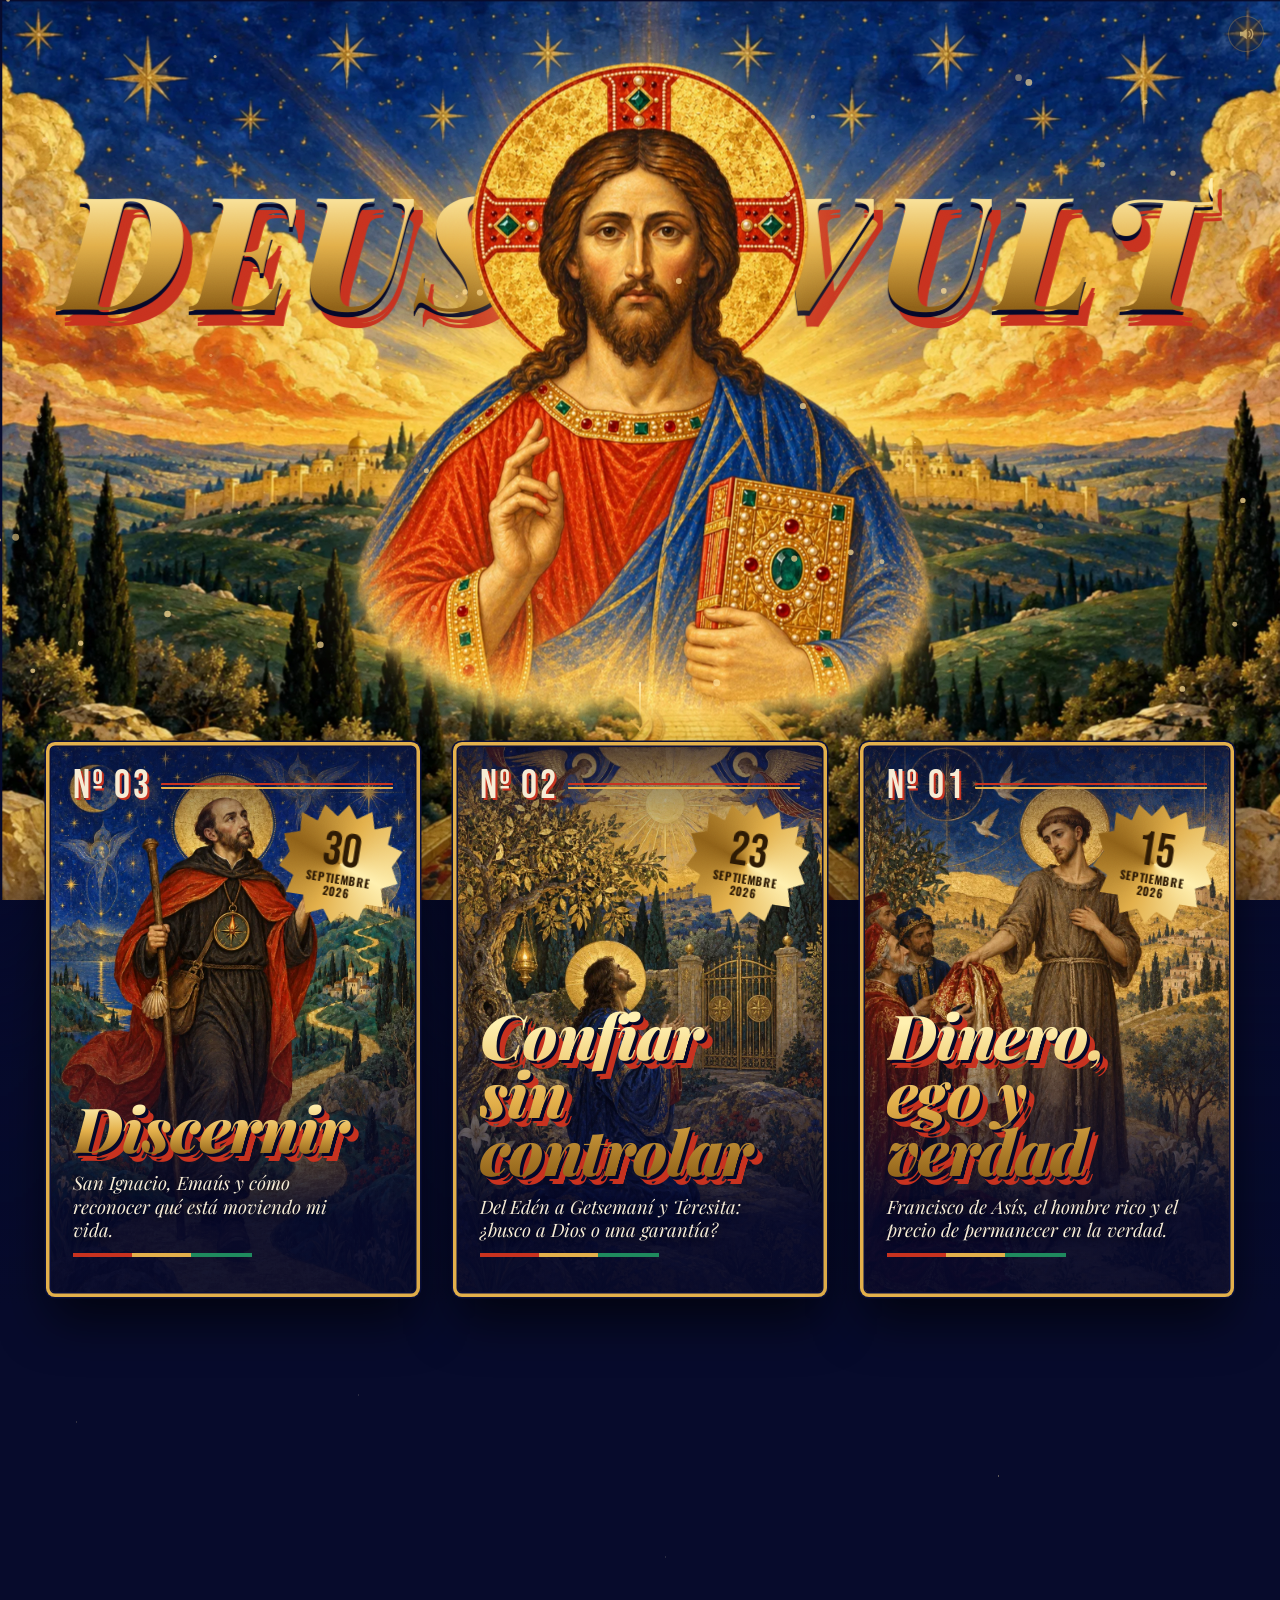
==== commit 72051785: "Golden doors entry gate, music restarts on refresh, home button in presentations Co-Authored-By: Cla" ====
--- a/index.html
+++ b/index.html
@@ -7,7 +7,9 @@
 <title>Deus Vult</title>
 <meta name="description" content="Deus Vult · presentaciones para contar historias en pantalla.">
 <meta property="og:title" content="Deus Vult"><meta property="og:image" content="favicon-512.png">
+<script>try{var __e=+localStorage.getItem("dv-entered");if(!__e||Date.now()-__e>864e5)document.documentElement.classList.add("gated")}catch(x){document.documentElement.classList.add("gated")}</script>
 <link rel="icon" href="favicon.ico" sizes="any"><link rel="icon" type="image/png" sizes="192x192" href="favicon-192.png"><link rel="apple-touch-icon" href="apple-touch-icon.png">
+<link rel="preload" href="assets/puertas-marco.webp" as="image">
 <link rel="preload" href="assets/dvl-bg.webp" as="image">
 <link rel="preload" href="assets/dvl-christ.webp" as="image">
 <link rel="preconnect" href="https://fonts.googleapis.com">
@@ -82,6 +84,41 @@
 @keyframes cueIn { to { opacity: 1 } }
 @keyframes drip { 0% { transform: scaleY(0); opacity: 1 } 60% { transform: scaleY(1); opacity: 1 } 100% { transform: scaleY(1); opacity: 0 } }
 @keyframes chev { 0%, 100% { translate: 0 -2px; opacity: .4 } 60% { translate: 0 5px; opacity: 1 } }
+
+
+/* ================= ENTRADA: las puertas de oro ================= */
+.gate { display: none; }
+html.gated .gate { display: block; }
+html.gated, html.gated body { overflow: hidden; }
+html.gated .bgbox, html.gated .title .ch, html.gated .christ .box, html.gated .rays i, html.gated .cue { animation-play-state: paused; }
+.gate { position: fixed; inset: 0; z-index: 90; overflow: hidden; cursor: pointer; -webkit-tap-highlight-color: transparent; outline: none;
+  background: radial-gradient(90% 70% at 50% 45%, #121d66 0, #070b2c 55%, #03051a 100%); animation: gateIn .9s ease .9s both; }
+@keyframes gateIn { from { opacity: 0 } to { opacity: 1 } }
+.gate.gone { opacity: 0; transition: opacity 1.1s ease; pointer-events: none; animation: none; }
+.g-stars { position: absolute; inset: 0; background-image: radial-gradient(1.4px 1.4px at 12% 18%, #ffe9a8, transparent 60%), radial-gradient(1px 1px at 28% 72%, #fff3c8, transparent 60%), radial-gradient(1.6px 1.6px at 44% 9%, #ffe9a8, transparent 60%), radial-gradient(1px 1px at 63% 38%, #fff3c8, transparent 60%), radial-gradient(1.4px 1.4px at 78% 81%, #ffe9a8, transparent 60%), radial-gradient(1px 1px at 91% 24%, #fff3c8, transparent 60%), radial-gradient(1.2px 1.2px at 6% 55%, #ffe9a8, transparent 60%), radial-gradient(1px 1px at 52% 90%, #fff3c8, transparent 60%); animation: twinkle 4s ease-in-out infinite alternate; }
+.g-stage { position: absolute; left: 50%; top: 50%; height: min(94svh, 150vw); aspect-ratio: 2 / 3; translate: -50% -50%; perspective: 1500px; transform-style: preserve-3d; transition: transform 2.7s cubic-bezier(.6, 0, .25, 1); }
+.gate.open .g-stage { transform: scale(2.6); }
+.g-light { position: absolute; left: 12.4%; top: 4%; width: 75.2%; height: 90.2%; border-radius: 50% 50% 0 0 / 27% 27% 0 0; opacity: 0; transition: opacity 1.1s ease .15s;
+  background: radial-gradient(ellipse at 50% 58%, #ffffff 0, #fff3b8 22%, #ffd56b 50%, #c8902c 80%, #8f6118 100%); }
+.gate.open .g-light { opacity: 1; }
+.g-door { position: absolute; backface-visibility: hidden; transition: transform 2.4s cubic-bezier(.5, 0, .2, 1) .22s, filter 2s ease .2s; }
+.g-door img, .g-frame img { width: 100%; height: 100%; display: block; -webkit-user-drag: none; user-select: none; }
+.g-l { left: 12.402%; top: 4.036%; width: 37.5%; height: 90.169%; transform-origin: 0 50%; }
+.g-r { left: 49.902%; top: 4.036%; width: 37.695%; height: 90.169%; transform-origin: 100% 50%; }
+.gate.open .g-l { transform: rotateY(82deg); filter: brightness(1.5); }
+.gate.open .g-r { transform: rotateY(-82deg); filter: brightness(1.5); }
+.g-frame { position: absolute; inset: 0; pointer-events: none; }
+.g-seal { position: absolute; left: 50.2%; top: 51%; width: 17%; aspect-ratio: 1; translate: -50% -50%; z-index: 4; transition: scale .35s cubic-bezier(.3, 1.7, .45, 1);
+  filter: drop-shadow(0 0 12px #ffd56bcc); animation: sealPulse 2.8s ease-in-out infinite; }
+@keyframes sealPulse { 0%, 100% { filter: drop-shadow(0 0 8px #ffd56b99) brightness(1) } 50% { filter: drop-shadow(0 0 26px #fff0b0) brightness(1.25) } }
+.gate:hover .g-seal { scale: 1.1; }
+.g-seal::after { content: ""; position: absolute; inset: -4%; border-radius: 50%; border: 2px solid #ffe28a; opacity: 0; animation: sealRing 2.8s ease-out infinite; }
+@keyframes sealRing { 0% { transform: scale(.9); opacity: .8 } 100% { transform: scale(1.7); opacity: 0 } }
+.gate.open .g-seal { animation: sealBurst 1s cubic-bezier(.2, .8, .2, 1) forwards; }
+@keyframes sealBurst { 0% { transform: scale(1); filter: drop-shadow(0 0 20px #fff0b0) brightness(1.3) } 35% { transform: scale(1.5); filter: drop-shadow(0 0 70px #fff) brightness(2.6) } 100% { transform: scale(4); opacity: 0; filter: drop-shadow(0 0 90px #fff) brightness(3) } }
+.g-seal svg { width: 100%; height: 100%; display: block; }
+.g-flash { position: absolute; inset: 0; background: radial-gradient(circle at 50% 52%, #fffefa 0, #fff1b0 40%, #e3b04b 100%); opacity: 0; transition: opacity .5s ease-in; pointer-events: none; }
+.gate.flash .g-flash { opacity: 1; }
 
 /* ================= ESTANTE ================= */
 .veil { position: fixed; inset: 0; z-index: 2; background: var(--night); opacity: 0; pointer-events: none; }
@@ -142,6 +179,26 @@
 </head>
 <body>
 <div class="grain"></div>
+<div class="gate" id="gate" role="button" tabindex="0" aria-label="Entrar">
+  <div class="g-stars"></div>
+  <div class="g-stage" id="gstage">
+    <div class="g-light"></div>
+    <div class="g-door g-l"><img src="assets/puerta-izq.webp" alt="" draggable="false"></div>
+    <div class="g-door g-r"><img src="assets/puerta-der.webp" alt="" draggable="false"></div>
+    <div class="g-frame"><img src="assets/puertas-marco.webp" alt="" draggable="false"></div>
+    <div class="g-seal"><svg viewBox="-50 -50 100 100" aria-hidden="true"><defs>
+        <linearGradient id="sg" x1="0" y1="0" x2="1" y2="1"><stop offset="0" stop-color="#fff6c8"/><stop offset=".5" stop-color="#e3b04b"/><stop offset="1" stop-color="#8f6118"/></linearGradient>
+        <radialGradient id="sd" cx="50%" cy="45%" r="60%"><stop offset="0" stop-color="#2236a8"/><stop offset="1" stop-color="#0b1240"/></radialGradient></defs>
+        <circle r="47" fill="url(#sg)"/><circle r="43" fill="#5a3a0c"/><circle r="40.5" fill="url(#sd)"/>
+        <g fill="url(#sg)" stroke="#5a3a0c" stroke-width=".7" stroke-linejoin="round">
+          <path d="M-5-30h10v25h25v10h-25v25h-10v-25h-25v-10h25z"/>
+          <path d="M-12-31h24v5h-24zM-12 26h24v5h-24zM-31-12h5v24h-5zM26-12h5v24h-5z"/>
+          <path id="mc" d="M-22-26h4v7h7v4h-7v7h-4v-7h-7v-4h7z"/><use href="#mc" x="40"/><use href="#mc" y="40"/><use href="#mc" x="40" y="40"/>
+        </g></svg></div>
+  </div>
+  <div class="g-flash"></div>
+</div>
+
 <div class="veil" id="veil"></div>
 
 <header class="hero" id="hero">
@@ -255,6 +312,30 @@
     requestAnimationFrame(draw);
   }
 
+  /* ---- entrada: las puertas de oro (solo si el navegador aún no deja sonar y no entró en las últimas 24 h) ---- */
+  const gate = $('#gate'), root = document.documentElement;
+  const entered = () => { try { localStorage.setItem('dv-entered', String(Date.now())); } catch (e) { /* */ } };
+  const release = () => root.classList.remove('gated');                 // arranca la animación de entrada de la portada
+  function dismiss() { entered(); release(); gate.classList.add('gone'); setTimeout(() => gate.remove(), 1300); }
+  function openGate() {
+    if (gate.dataset.s) return; gate.dataset.s = '1'; entered();
+    gate.classList.add('open'); window.__dvOpen = performance.now();
+    setTimeout(() => gate.classList.add('flash'), 1500);
+    setTimeout(() => { release(); gate.classList.add('gone'); }, 2050);
+    setTimeout(() => gate.remove(), 3400);
+  }
+  if (gate) {
+    gate.addEventListener('click', openGate);
+    gate.addEventListener('keydown', (e) => { if (e.key === 'Enter' || e.key === ' ') { e.preventDefault(); openGate(); } });
+    let tries = 0;               // si el audio ya suena (permiso del navegador) o está silenciado, no hace falta la entrada
+    const iv = setInterval(() => {
+      if (gate.dataset.s) return clearInterval(iv);
+      const st = window.PPTMusic && PPTMusic.state();
+      if (!window.PPTMusic ? tries > 6 : (st.started || st.muted)) { clearInterval(iv); dismiss(); }
+      else if (++tries > 40) clearInterval(iv);
+    }, 120);
+  }
+
   /* ---- tarjetas ---- */
   function tiltOn(el, face, glare, max) {
     if (!hoverOK) return;
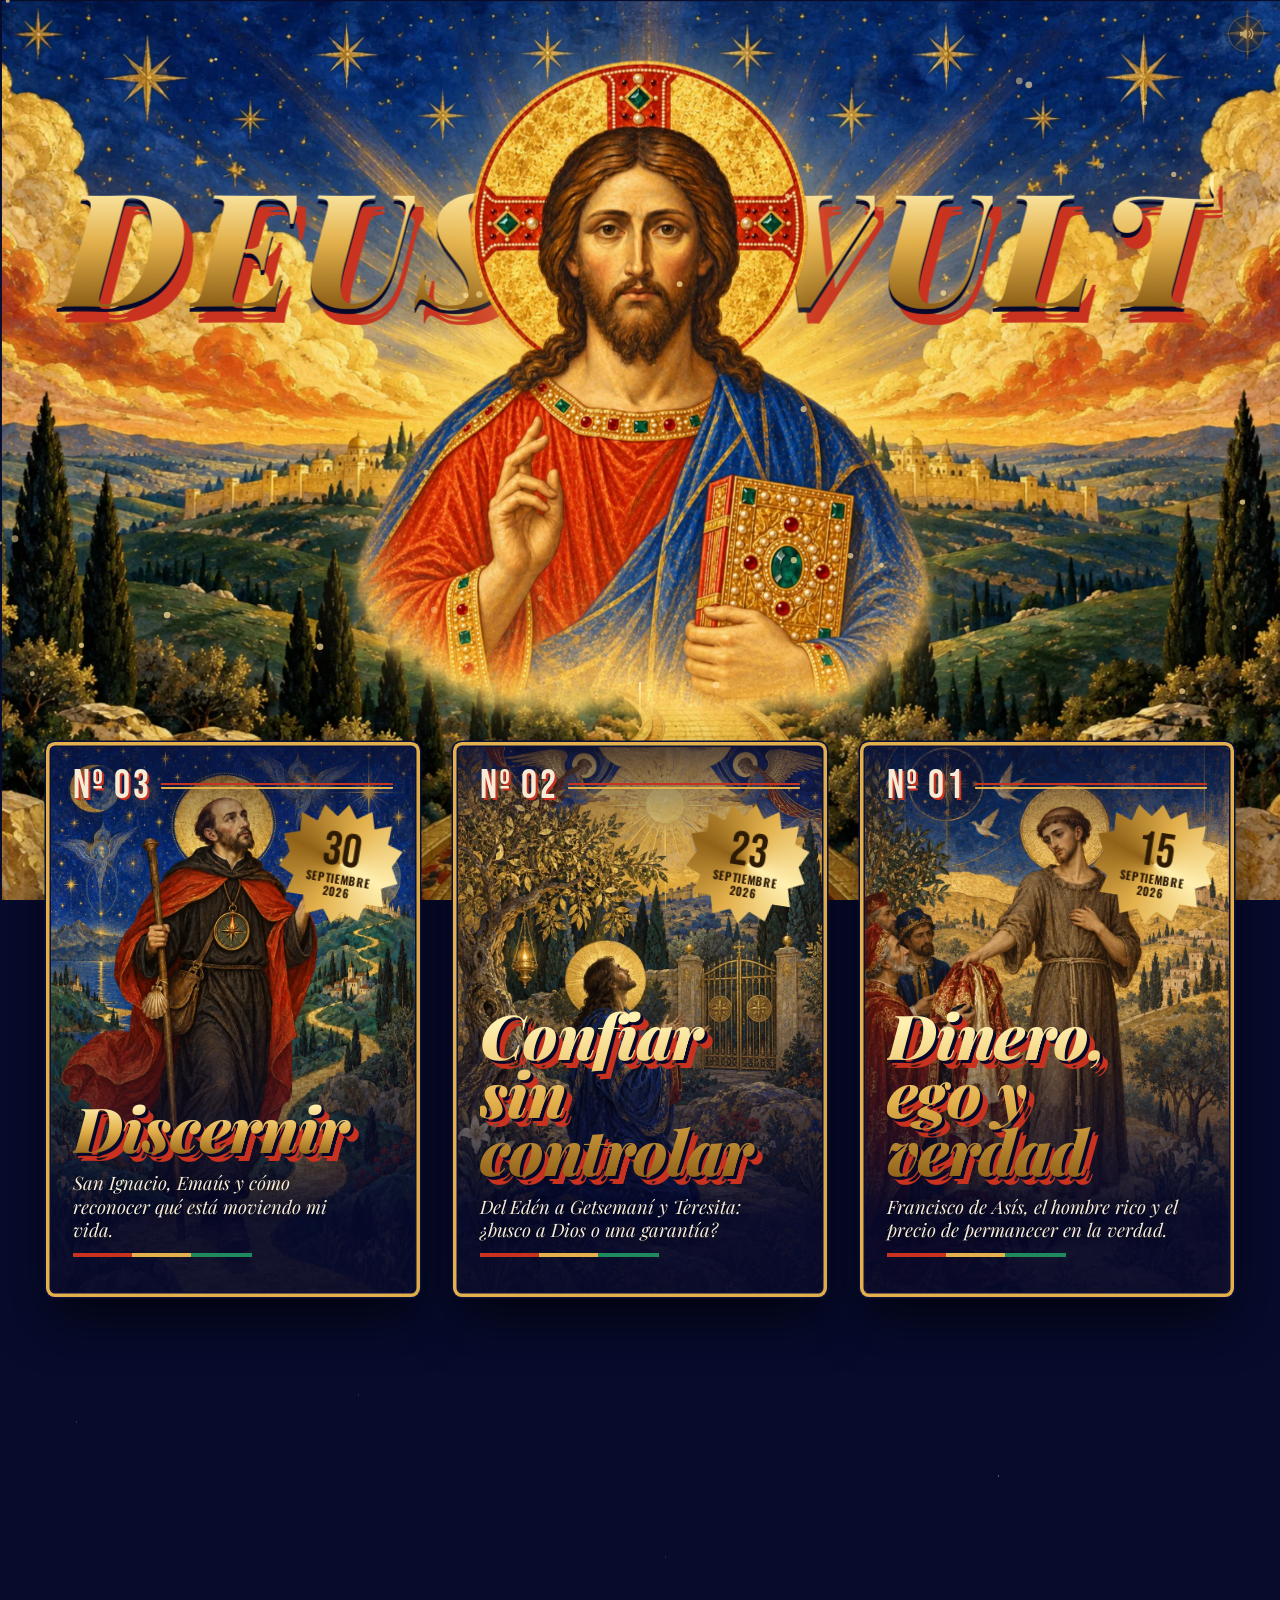
==== commit 5b40a069: "Mosaic wall gate entry, cathedral nave background, instant choir entry, no sound button on gate Co-A" ====
--- a/index.html
+++ b/index.html
@@ -90,6 +90,7 @@
 .gate { display: none; }
 html.gated .gate { display: block; }
 html.gated, html.gated body { overflow: hidden; }
+html.gated .pm-btn { display: none !important; }
 html.gated .bgbox, html.gated .title .ch, html.gated .christ .box, html.gated .rays i, html.gated .cue { animation-play-state: paused; }
 .gate { position: fixed; inset: 0; z-index: 90; overflow: hidden; cursor: pointer; -webkit-tap-highlight-color: transparent; outline: none;
   background: radial-gradient(90% 70% at 50% 45%, #121d66 0, #070b2c 55%, #03051a 100%); animation: gateIn .9s ease .9s both; }
@@ -120,9 +121,27 @@
 .g-flash { position: absolute; inset: 0; background: radial-gradient(circle at 50% 52%, #fffefa 0, #fff1b0 40%, #e3b04b 100%); opacity: 0; transition: opacity .5s ease-in; pointer-events: none; }
 .gate.flash .g-flash { opacity: 1; }
 
+
+.g-wall, .v-wall { position: absolute; left: 50%; top: 0; height: 100%; display: flex; translate: -50% 0; transform-origin: 50% 50%; }
+.g-wall img, .v-wall img { height: 100%; width: auto; aspect-ratio: 2 / 3; flex: none; display: block; -webkit-user-drag: none; user-select: none; }
+.g-wall { transition: transform 3.2s cubic-bezier(.5, 0, .25, 1), filter 2s ease; }
+.gate.open .g-wall { transform: scale(1.4); filter: brightness(1.25); }
+.g-shade { position: absolute; inset: 0; pointer-events: none; background: radial-gradient(ellipse 70% 75% at 50% 50%, rgba(3,5,26,0) 35%, rgba(3,5,26,.5) 100%), linear-gradient(rgba(3,5,26,.35), transparent 18%, transparent 82%, rgba(3,5,26,.35)); }
+.v-wall { animation: wallDrift 80s ease-in-out infinite alternate; }
+@keyframes wallDrift { from { transform: translateX(-1.4%) scale(1.04) } to { transform: translateX(1.4%) scale(1.04) } }
+.v-tint { position: absolute; inset: 0; background: radial-gradient(ellipse 90% 85% at 50% 50%, rgba(7,11,44,.6) 0, rgba(7,11,44,.84) 100%); }
+
+
+.v-nave { position: absolute; inset: -4%; background: url(assets/nave.webp) 50% 55% / cover no-repeat; filter: blur(2.5px) saturate(.85) brightness(.8); transform: scale(var(--nz, 1.04)); will-change: transform; }
+.v-lamps i { position: absolute; width: 34vmax; height: 34vmax; border-radius: 50%; mix-blend-mode: screen; background: radial-gradient(circle, rgba(255,206,110,.2) 0, transparent 62%); animation: lamp 6s ease-in-out infinite alternate; }
+.v-lamps i:nth-child(1) { left: -8%; top: 8%; } .v-lamps i:nth-child(2) { right: -8%; top: 16%; animation-delay: -2.2s; animation-duration: 7.5s; }
+.v-lamps i:nth-child(3) { left: 12%; top: 52%; animation-delay: -4s; animation-duration: 5.2s; } .v-lamps i:nth-child(4) { right: 12%; top: 58%; animation-delay: -1s; animation-duration: 6.8s; }
+@keyframes lamp { 0% { opacity: .45; transform: scale(.94) } 100% { opacity: 1; transform: scale(1.06) } }
+.v-tint { background: radial-gradient(ellipse 80% 75% at 50% 50%, rgba(7,11,44,.5) 0, rgba(7,11,44,.8) 100%) !important; }
+
 /* ================= ESTANTE ================= */
-.veil { position: fixed; inset: 0; z-index: 2; background: var(--night); opacity: 0; pointer-events: none; }
-.rack-wrap { position: relative; z-index: 3; min-height: 100vh; margin-top: -82vh; background: linear-gradient(#070b2c00 0, #070b2c00 10vh, #070b2ccc 36vh, var(--night) 62vh); }
+.veil { position: fixed; inset: 0; z-index: 2; background: var(--night); opacity: 0; pointer-events: none; overflow: hidden; }
+.rack-wrap { position: relative; z-index: 3; min-height: 100vh; margin-top: -82vh; }
 .rack-wrap::before { content: ""; position: absolute; inset: 0; pointer-events: none; opacity: .9;
   background-image: radial-gradient(1.4px 1.4px at 12% 38%, #ffe9a8, transparent 60%), radial-gradient(1px 1px at 28% 72%, #fff3c8, transparent 60%), radial-gradient(1.6px 1.6px at 44% 29%, #ffe9a8, transparent 60%), radial-gradient(1px 1px at 63% 58%, #fff3c8, transparent 60%), radial-gradient(1.4px 1.4px at 78% 81%, #ffe9a8, transparent 60%), radial-gradient(1px 1px at 91% 44%, #fff3c8, transparent 60%), radial-gradient(1.2px 1.2px at 6% 75%, #ffe9a8, transparent 60%), radial-gradient(1px 1px at 52% 90%, #fff3c8, transparent 60%); animation: twinkle 5s ease-in-out infinite alternate; }
 @keyframes twinkle { from { opacity: .3 } to { opacity: 1 } }
@@ -180,7 +199,8 @@
 <body>
 <div class="grain"></div>
 <div class="gate" id="gate" role="button" tabindex="0" aria-label="Entrar">
-  <div class="g-stars"></div>
+  <div class="g-wall" id="gwall"><img loading="lazy" src="assets/mosaico-1.webp" alt="" draggable="false"><img loading="lazy" src="assets/mosaico-2.webp" alt="" draggable="false"><img loading="lazy" src="assets/mosaico-3.webp" alt="" draggable="false"><img loading="lazy" src="assets/mosaico-4.webp" alt="" draggable="false"><img src="assets/mosaico-c.webp" alt="" draggable="false"><img loading="lazy" src="assets/mosaico-5.webp" alt="" draggable="false"><img loading="lazy" src="assets/mosaico-6.webp" alt="" draggable="false"><img loading="lazy" src="assets/mosaico-7.webp" alt="" draggable="false"><img loading="lazy" src="assets/mosaico-8.webp" alt="" draggable="false"></div>
+  <div class="g-shade"></div>
   <div class="g-stage" id="gstage">
     <div class="g-light"></div>
     <div class="g-door g-l"><img src="assets/puerta-izq.webp" alt="" draggable="false"></div>
@@ -199,7 +219,7 @@
   <div class="g-flash"></div>
 </div>
 
-<div class="veil" id="veil"></div>
+<div class="veil" id="veil"><div class="v-nave" id="vnave"></div><div class="v-lamps"><i></i><i></i><i></i><i></i></div><div class="v-tint"></div></div>
 
 <header class="hero" id="hero">
   <div class="pin" id="pin">
@@ -290,6 +310,7 @@
     L.christ.style.transform = `translate(${smx * -14}px, ${-s * 5 + smy * -6}vh) scale(${1 + s * .1})`;
     L.christ.style.filter = `brightness(${1 - sm(.3, 1, s) * .35})`;
     veil.style.opacity = sm(.25, .9, s);
+    veil.firstChild.style.setProperty('--nz', (1.04 + Math.min(1, scrollY / Math.max(1, document.documentElement.scrollHeight - innerHeight)) * .14).toFixed(4));
     requestAnimationFrame(frame);
   }
   requestAnimationFrame(frame);
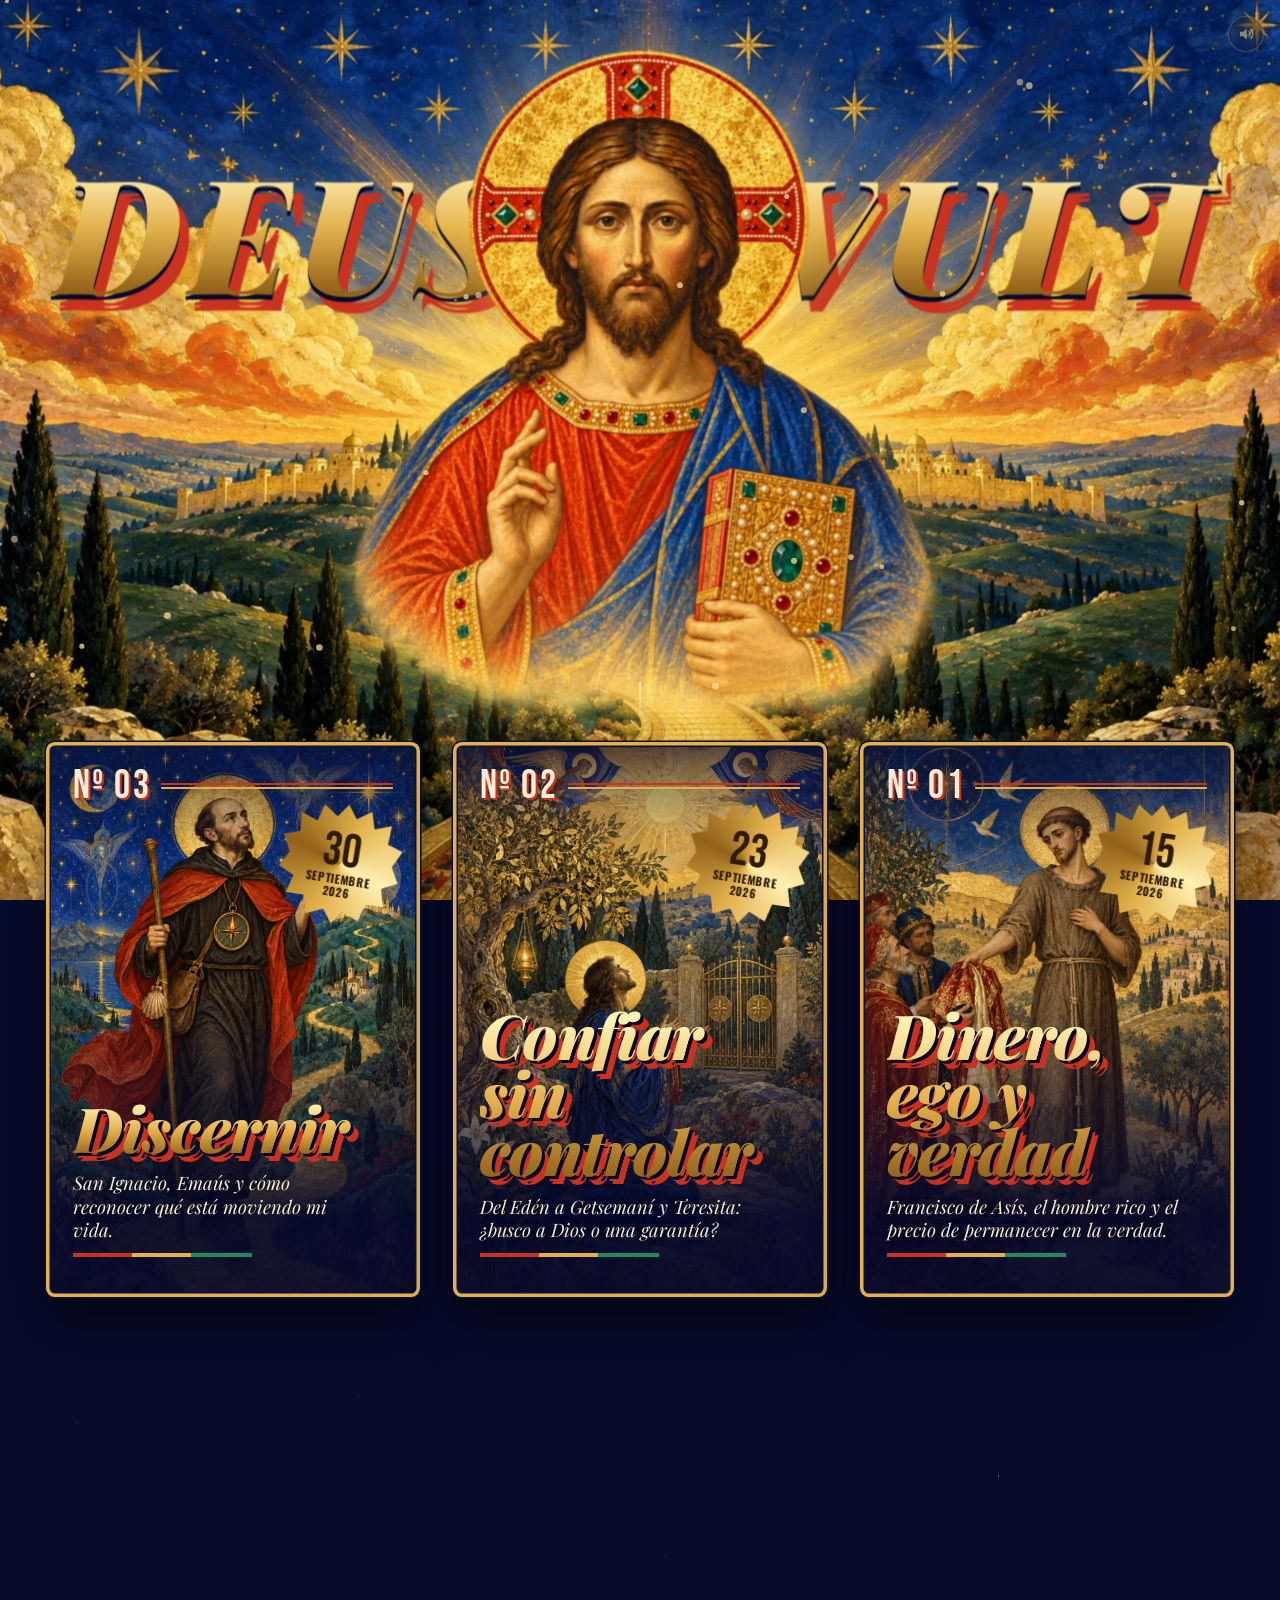
==== commit 6bca9276: "Flat looping cathedral wall background that walks with scroll Co-Authored-By: Claude Sonnet 5.5 <nor" ====
--- a/index.html
+++ b/index.html
@@ -132,12 +132,13 @@
 .v-tint { position: absolute; inset: 0; background: radial-gradient(ellipse 90% 85% at 50% 50%, rgba(7,11,44,.6) 0, rgba(7,11,44,.84) 100%); }
 
 
-.v-nave { position: absolute; inset: -4%; background: url(assets/nave.webp) 50% 55% / cover no-repeat; filter: blur(2.5px) saturate(.85) brightness(.8); transform: scale(var(--nz, 1.04)); will-change: transform; }
-.v-lamps i { position: absolute; width: 34vmax; height: 34vmax; border-radius: 50%; mix-blend-mode: screen; background: radial-gradient(circle, rgba(255,206,110,.2) 0, transparent 62%); animation: lamp 6s ease-in-out infinite alternate; }
-.v-lamps i:nth-child(1) { left: -8%; top: 8%; } .v-lamps i:nth-child(2) { right: -8%; top: 16%; animation-delay: -2.2s; animation-duration: 7.5s; }
-.v-lamps i:nth-child(3) { left: 12%; top: 52%; animation-delay: -4s; animation-duration: 5.2s; } .v-lamps i:nth-child(4) { right: 12%; top: 58%; animation-delay: -1s; animation-duration: 6.8s; }
-@keyframes lamp { 0% { opacity: .45; transform: scale(.94) } 100% { opacity: 1; transform: scale(1.06) } }
-.v-tint { background: radial-gradient(ellipse 80% 75% at 50% 50%, rgba(7,11,44,.5) 0, rgba(7,11,44,.8) 100%) !important; }
+.v-strip { position: absolute; left: 0; top: 0; height: 100%; display: flex; will-change: transform; filter: saturate(.8) brightness(.78); }
+.wt { position: relative; height: 100%; flex: none; }
+.wt img { height: 100%; width: auto; display: block; -webkit-user-drag: none; user-select: none; }
+.wt.fl img { transform: scaleX(-1); }
+.tg { position: absolute; top: 42%; width: 22vh; height: 22vh; translate: -50% -50%; border-radius: 50%; mix-blend-mode: screen; background: radial-gradient(circle, rgba(255,198,100,.32) 0, transparent 65%); animation: lamp 4.6s ease-in-out infinite alternate; }
+@keyframes lamp { 0% { opacity: .5; transform: scale(.94) } 100% { opacity: 1; transform: scale(1.07) } }
+.v-tint { background: radial-gradient(ellipse 85% 80% at 50% 50%, rgba(7,11,44,.62) 0, rgba(7,11,44,.86) 100%) !important; }
 
 /* ================= ESTANTE ================= */
 .veil { position: fixed; inset: 0; z-index: 2; background: var(--night); opacity: 0; pointer-events: none; overflow: hidden; }
@@ -219,7 +220,7 @@
   <div class="g-flash"></div>
 </div>
 
-<div class="veil" id="veil"><div class="v-nave" id="vnave"></div><div class="v-lamps"><i></i><i></i><i></i><i></i></div><div class="v-tint"></div></div>
+<div class="veil" id="veil"><div class="v-strip" id="vstrip"><div class="wt"><img src="assets/muro.webp" alt="" draggable="false"><i class="tg" style="left:35%"></i><i class="tg" style="left:65%;animation-delay:-1.7s"></i></div><div class="wt fl"><img src="assets/muro.webp" alt="" draggable="false"><i class="tg" style="left:35%"></i><i class="tg" style="left:65%;animation-delay:-1.7s"></i></div><div class="wt"><img src="assets/muro.webp" alt="" draggable="false"><i class="tg" style="left:35%"></i><i class="tg" style="left:65%;animation-delay:-1.7s"></i></div><div class="wt fl"><img src="assets/muro.webp" alt="" draggable="false"><i class="tg" style="left:35%"></i><i class="tg" style="left:65%;animation-delay:-1.7s"></i></div><div class="wt"><img src="assets/muro.webp" alt="" draggable="false"><i class="tg" style="left:35%"></i><i class="tg" style="left:65%;animation-delay:-1.7s"></i></div><div class="wt fl"><img src="assets/muro.webp" alt="" draggable="false"><i class="tg" style="left:35%"></i><i class="tg" style="left:65%;animation-delay:-1.7s"></i></div><div class="wt"><img src="assets/muro.webp" alt="" draggable="false"><i class="tg" style="left:35%"></i><i class="tg" style="left:65%;animation-delay:-1.7s"></i></div><div class="wt fl"><img src="assets/muro.webp" alt="" draggable="false"><i class="tg" style="left:35%"></i><i class="tg" style="left:65%;animation-delay:-1.7s"></i></div></div><div class="v-tint"></div></div>
 
 <header class="hero" id="hero">
   <div class="pin" id="pin">
@@ -300,6 +301,13 @@
   addEventListener('scroll', read, { passive: true }); addEventListener('resize', read); read();
   if (hoverOK) addEventListener('pointermove', (e) => { mx = e.clientX / innerWidth - .5; my = e.clientY / innerHeight - .5; });
 
+  const strip = $('#vstrip'); let tw = 0, wx = 0, wtarget = 0;
+  function walk() {
+    const t0 = strip.firstChild; tw = t0.offsetWidth * 2 || 1;       // un par de tiras espejadas = una vuelta completa
+    wtarget = scrollY * .9 + (reduce ? 0 : performance.now() / 1000 * 9);      // el scroll acelera el paseo; en reposo avanza despacio
+    wx += (wtarget - wx) * (reduce ? 1 : .07);
+    strip.style.transform = `translate3d(${-(((wx % tw) + tw) % tw)}px,0,0)`;
+  }
   function frame() {
     s += (target - s) * (reduce ? 1 : .09);
     smx += (mx - smx) * .06; smy += (my - smy) * .06;
@@ -310,7 +318,7 @@
     L.christ.style.transform = `translate(${smx * -14}px, ${-s * 5 + smy * -6}vh) scale(${1 + s * .1})`;
     L.christ.style.filter = `brightness(${1 - sm(.3, 1, s) * .35})`;
     veil.style.opacity = sm(.25, .9, s);
-    veil.firstChild.style.setProperty('--nz', (1.04 + Math.min(1, scrollY / Math.max(1, document.documentElement.scrollHeight - innerHeight)) * .14).toFixed(4));
+    walk();
     requestAnimationFrame(frame);
   }
   requestAnimationFrame(frame);
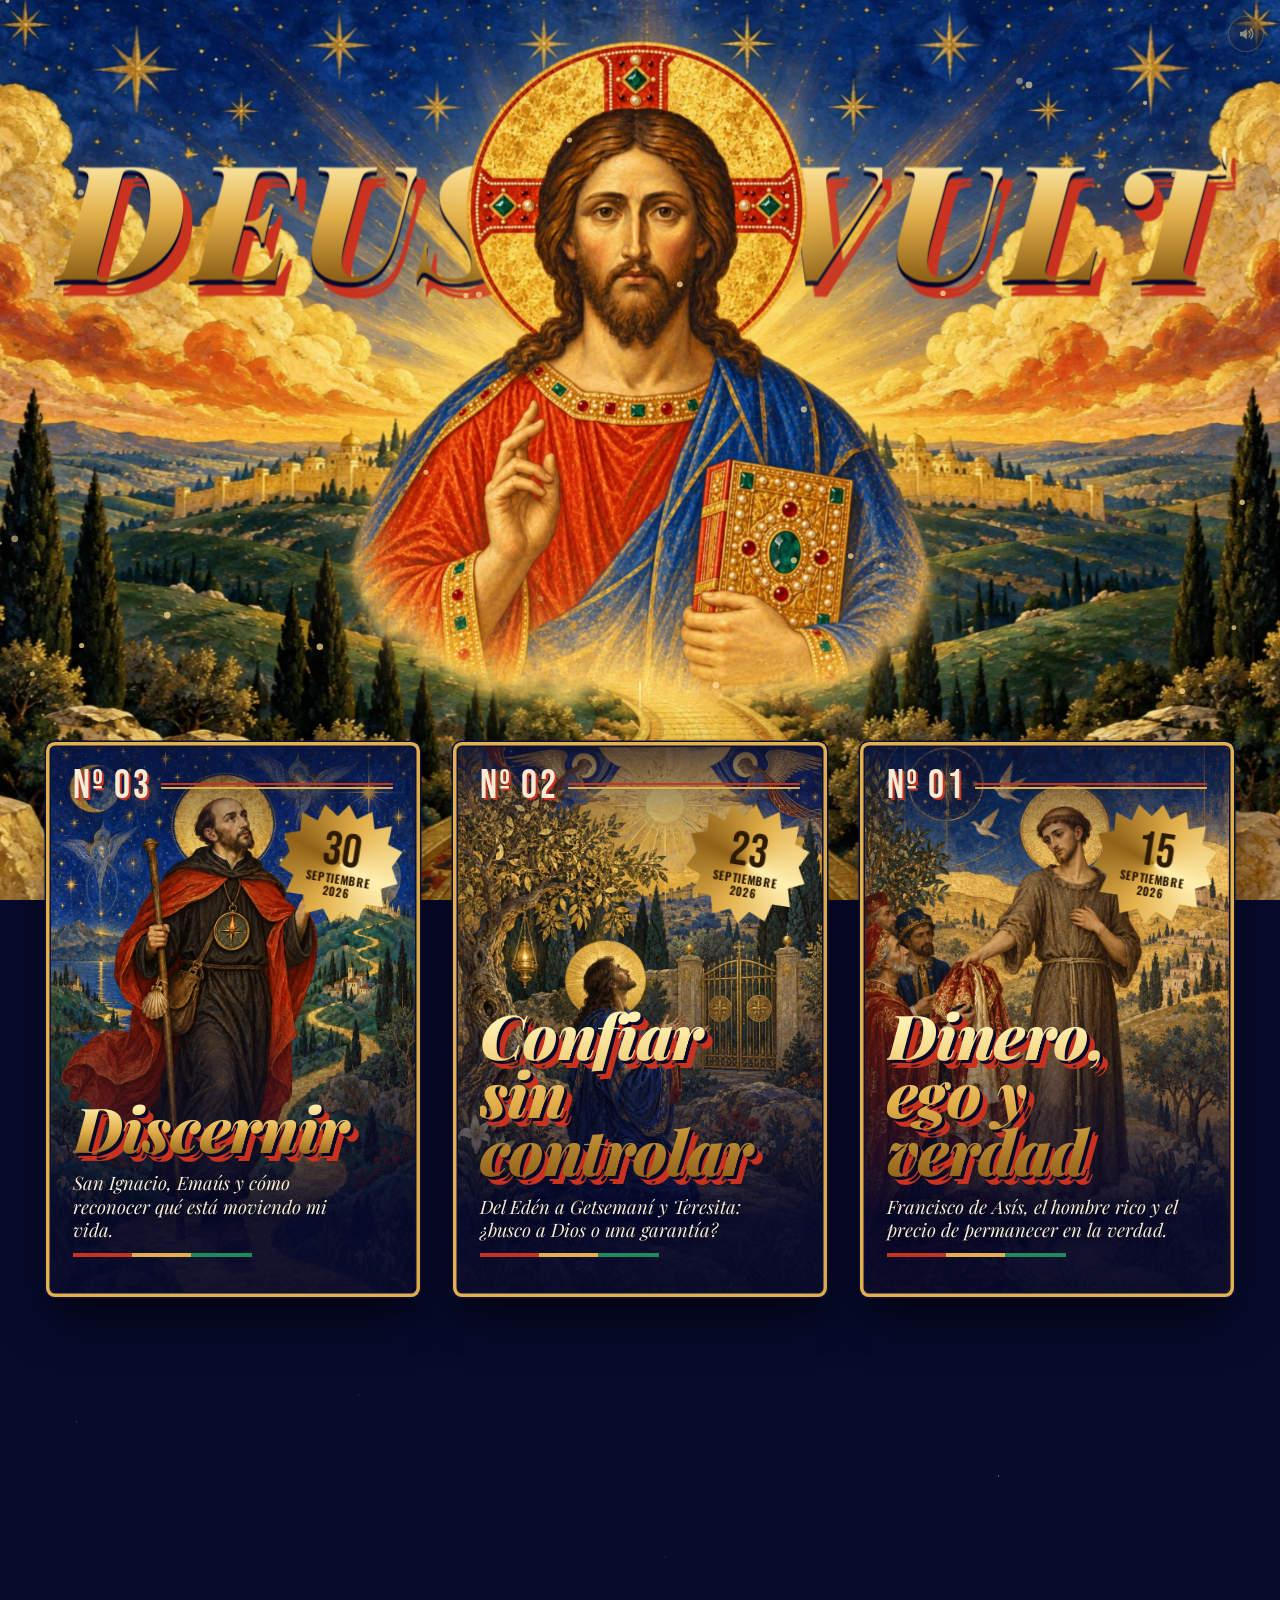
==== commit f0eedc1d: "Mobile nav bar (arrows, home, sound) across decks; fix 02 mobile layout; calm cathedral nave backgro" ====
--- a/index.html
+++ b/index.html
@@ -32,7 +32,7 @@
 /* ================= ESCENARIO (scroll) ================= */
 .hero { position: relative; height: 165vh; }
 .pin { position: sticky; top: 0; height: 100vh; height: 100svh; overflow: hidden; background: var(--night); }
-.layer { position: absolute; inset: 0; will-change: transform, opacity; pointer-events: none; }
+.layer { position: absolute; inset: 0; pointer-events: none; backface-visibility: hidden; }
 .layer > *, .box > * { position: absolute; }
 
 /* fondo: Jerusalén y el camino de oro */
@@ -42,7 +42,7 @@
 .bg .in { inset: 0; width: 100%; height: 100%; object-fit: cover; object-position: 50% 62%; }
 @keyframes bgIn { from { filter: brightness(.15) saturate(.6); transform: scale(1.12) } to { filter: none; transform: none } }
 .rays { transform-origin: 50% 40%; mix-blend-mode: screen; }
-.rays i { left: 50%; top: 38%; width: 190vmax; height: 190vmax; translate: -50% -50%; border-radius: 50%; opacity: 0;
+.rays i { left: 50%; top: 38%; width: 140vmax; height: 140vmax; translate: -50% -50%; border-radius: 50%; opacity: 0;
   background: conic-gradient(from 0deg, transparent 0 3%, #ffe9a655 4.5%, transparent 6.5% 11%, #ffe9a644 12.5%, transparent 14.5% 20%, #ffe9a655 21.5%, transparent 23.5% 29%, #ffe9a644 30.5%, transparent 32.5% 38%, #ffe9a655 39.5%, transparent 41.5% 47%, #ffe9a644 48.5%, transparent 50.5% 56%, #ffe9a655 57.5%, transparent 59.5% 65%, #ffe9a644 66.5%, transparent 68.5% 74%, #ffe9a655 75.5%, transparent 77.5% 83%, #ffe9a644 84.5%, transparent 86.5% 92%, #ffe9a655 93.5%, transparent 95.5%);
   -webkit-mask: radial-gradient(circle, #000 0, #000 4%, transparent 22%); mask: radial-gradient(circle, #000 0, #000 4%, transparent 22%);
   animation: raysIn 3.2s ease-out .5s forwards, spin 140s linear infinite; }
@@ -132,13 +132,11 @@
 .v-tint { position: absolute; inset: 0; background: radial-gradient(ellipse 90% 85% at 50% 50%, rgba(7,11,44,.6) 0, rgba(7,11,44,.84) 100%); }
 
 
-.v-strip { position: absolute; left: 0; top: 0; height: 100%; display: flex; will-change: transform; filter: saturate(.8) brightness(.78); }
-.wt { position: relative; height: 100%; flex: none; }
-.wt img { height: 100%; width: auto; display: block; -webkit-user-drag: none; user-select: none; }
-.wt.fl img { transform: scaleX(-1); }
-.tg { position: absolute; top: 42%; width: 22vh; height: 22vh; translate: -50% -50%; border-radius: 50%; mix-blend-mode: screen; background: radial-gradient(circle, rgba(255,198,100,.32) 0, transparent 65%); animation: lamp 4.6s ease-in-out infinite alternate; }
-@keyframes lamp { 0% { opacity: .5; transform: scale(.94) } 100% { opacity: 1; transform: scale(1.07) } }
-.v-tint { background: radial-gradient(ellipse 85% 80% at 50% 50%, rgba(7,11,44,.62) 0, rgba(7,11,44,.86) 100%) !important; }
+.v-nave { position: absolute; inset: -3%; background: url(assets/nave-serena.webp) 50% 58% / cover no-repeat; transform: scale(var(--nz, 1.02)); transform-origin: 50% 46%; will-change: transform; }
+.v-lamps i { position: absolute; width: 26vmax; height: 26vmax; border-radius: 50%; mix-blend-mode: screen; background: radial-gradient(circle, rgba(255,200,110,.12) 0, transparent 62%); animation: lamp 7s ease-in-out infinite alternate; }
+.v-lamps i:nth-child(1) { left: 2%; top: 4%; } .v-lamps i:nth-child(2) { right: 2%; top: 4%; animation-delay: -3.3s; animation-duration: 8.5s; }
+@keyframes lamp { 0% { opacity: .5 } 100% { opacity: 1 } }
+.v-tint { background: radial-gradient(ellipse 80% 75% at 50% 50%, rgba(7,11,44,.42) 0, rgba(7,11,44,.74) 100%) !important; }
 
 /* ================= ESTANTE ================= */
 .veil { position: fixed; inset: 0; z-index: 2; background: var(--night); opacity: 0; pointer-events: none; overflow: hidden; }
@@ -220,7 +218,7 @@
   <div class="g-flash"></div>
 </div>
 
-<div class="veil" id="veil"><div class="v-strip" id="vstrip"><div class="wt"><img src="assets/muro.webp" alt="" draggable="false"><i class="tg" style="left:35%"></i><i class="tg" style="left:65%;animation-delay:-1.7s"></i></div><div class="wt fl"><img src="assets/muro.webp" alt="" draggable="false"><i class="tg" style="left:35%"></i><i class="tg" style="left:65%;animation-delay:-1.7s"></i></div><div class="wt"><img src="assets/muro.webp" alt="" draggable="false"><i class="tg" style="left:35%"></i><i class="tg" style="left:65%;animation-delay:-1.7s"></i></div><div class="wt fl"><img src="assets/muro.webp" alt="" draggable="false"><i class="tg" style="left:35%"></i><i class="tg" style="left:65%;animation-delay:-1.7s"></i></div><div class="wt"><img src="assets/muro.webp" alt="" draggable="false"><i class="tg" style="left:35%"></i><i class="tg" style="left:65%;animation-delay:-1.7s"></i></div><div class="wt fl"><img src="assets/muro.webp" alt="" draggable="false"><i class="tg" style="left:35%"></i><i class="tg" style="left:65%;animation-delay:-1.7s"></i></div><div class="wt"><img src="assets/muro.webp" alt="" draggable="false"><i class="tg" style="left:35%"></i><i class="tg" style="left:65%;animation-delay:-1.7s"></i></div><div class="wt fl"><img src="assets/muro.webp" alt="" draggable="false"><i class="tg" style="left:35%"></i><i class="tg" style="left:65%;animation-delay:-1.7s"></i></div></div><div class="v-tint"></div></div>
+<div class="veil" id="veil"><div class="v-nave" id="vnave"></div><div class="v-lamps"><i></i><i></i></div><div class="v-tint"></div></div>
 
 <header class="hero" id="hero">
   <div class="pin" id="pin">
@@ -301,12 +299,11 @@
   addEventListener('scroll', read, { passive: true }); addEventListener('resize', read); read();
   if (hoverOK) addEventListener('pointermove', (e) => { mx = e.clientX / innerWidth - .5; my = e.clientY / innerHeight - .5; });
 
-  const strip = $('#vstrip'); let tw = 0, wx = 0, wtarget = 0;
-  function walk() {
-    const t0 = strip.firstChild; tw = t0.offsetWidth * 2 || 1;       // un par de tiras espejadas = una vuelta completa
-    wtarget = scrollY * .9 + (reduce ? 0 : performance.now() / 1000 * 9);      // el scroll acelera el paseo; en reposo avanza despacio
-    wx += (wtarget - wx) * (reduce ? 1 : .07);
-    strip.style.transform = `translate3d(${-(((wx % tw) + tw) % tw)}px,0,0)`;
+  const nave = $('#vnave'); let nz = 0;
+  function walk() {      // dolly hacia el fondo de la nave: el scroll acerca la cámara
+    const max = Math.max(1, document.documentElement.scrollHeight - innerHeight);
+    nz += (Math.min(1, scrollY / max) - nz) * (reduce ? 1 : .06);
+    nave.style.setProperty('--nz', (1.02 + nz * .5).toFixed(4));
   }
   function frame() {
     s += (target - s) * (reduce ? 1 : .09);
@@ -316,7 +313,6 @@
     L.title.style.transform = `translate(${smx * 26}px, ${-s * 11 - smy * 10}vh) scale(${1 + s * .16})`;
     L.title.style.opacity = 1 - sm(.55, 1, s) * .55;
     L.christ.style.transform = `translate(${smx * -14}px, ${-s * 5 + smy * -6}vh) scale(${1 + s * .1})`;
-    L.christ.style.filter = `brightness(${1 - sm(.3, 1, s) * .35})`;
     veil.style.opacity = sm(.25, .9, s);
     walk();
     requestAnimationFrame(frame);
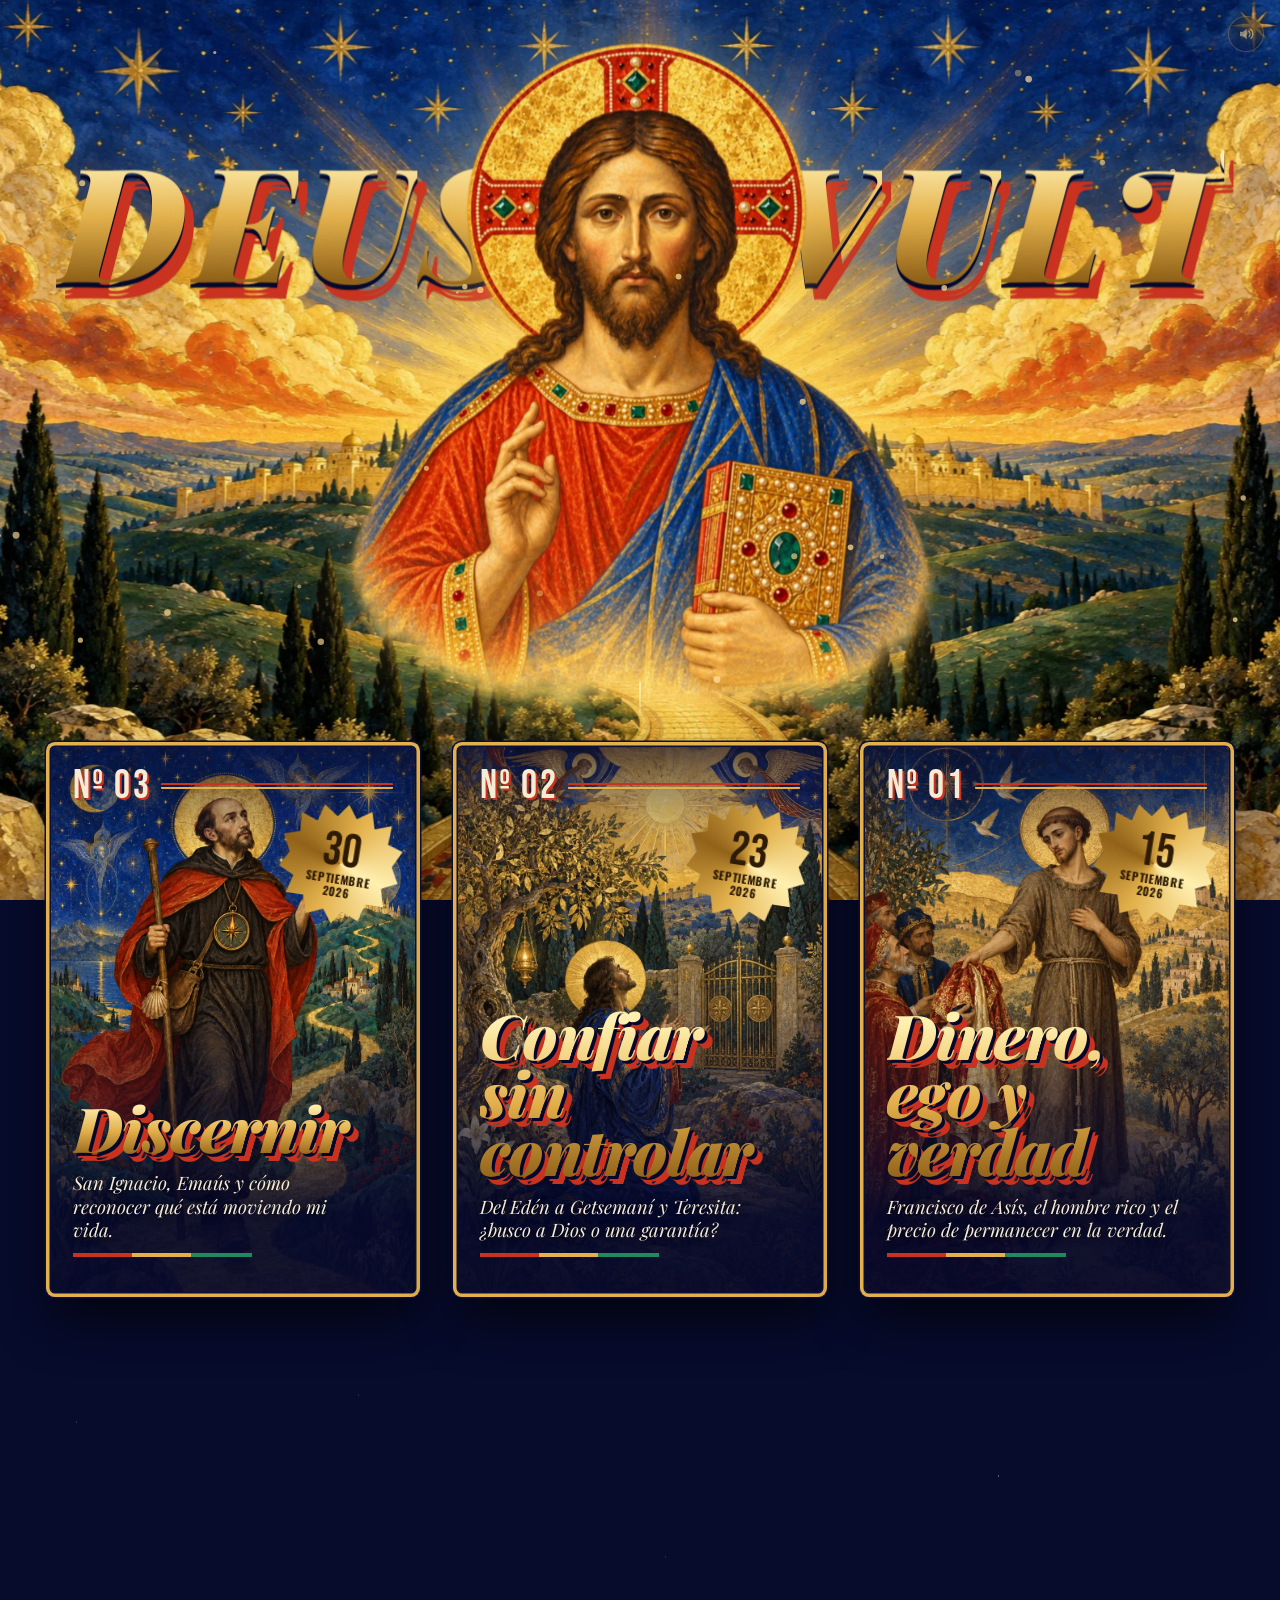
==== commit 00a3a8a5: "Gate waits for the music player instead of auto-dismissing on slow loads Co-Authored-By: Claude Sonn" ====
--- a/index.html
+++ b/index.html
@@ -356,8 +356,9 @@
     const iv = setInterval(() => {
       if (gate.dataset.s) return clearInterval(iv);
       const st = window.PPTMusic && PPTMusic.state();
-      if (!window.PPTMusic ? tries > 6 : (st.started || st.muted)) { clearInterval(iv); dismiss(); }
-      else if (++tries > 40) clearInterval(iv);
+      if (!window.PPTMusic) return;      // el reproductor aún no carga (conexión lenta): la entrada espera
+      if (st.started || st.muted) { clearInterval(iv); dismiss(); }
+      else if (++tries > 60) clearInterval(iv);
     }, 120);
   }
 
